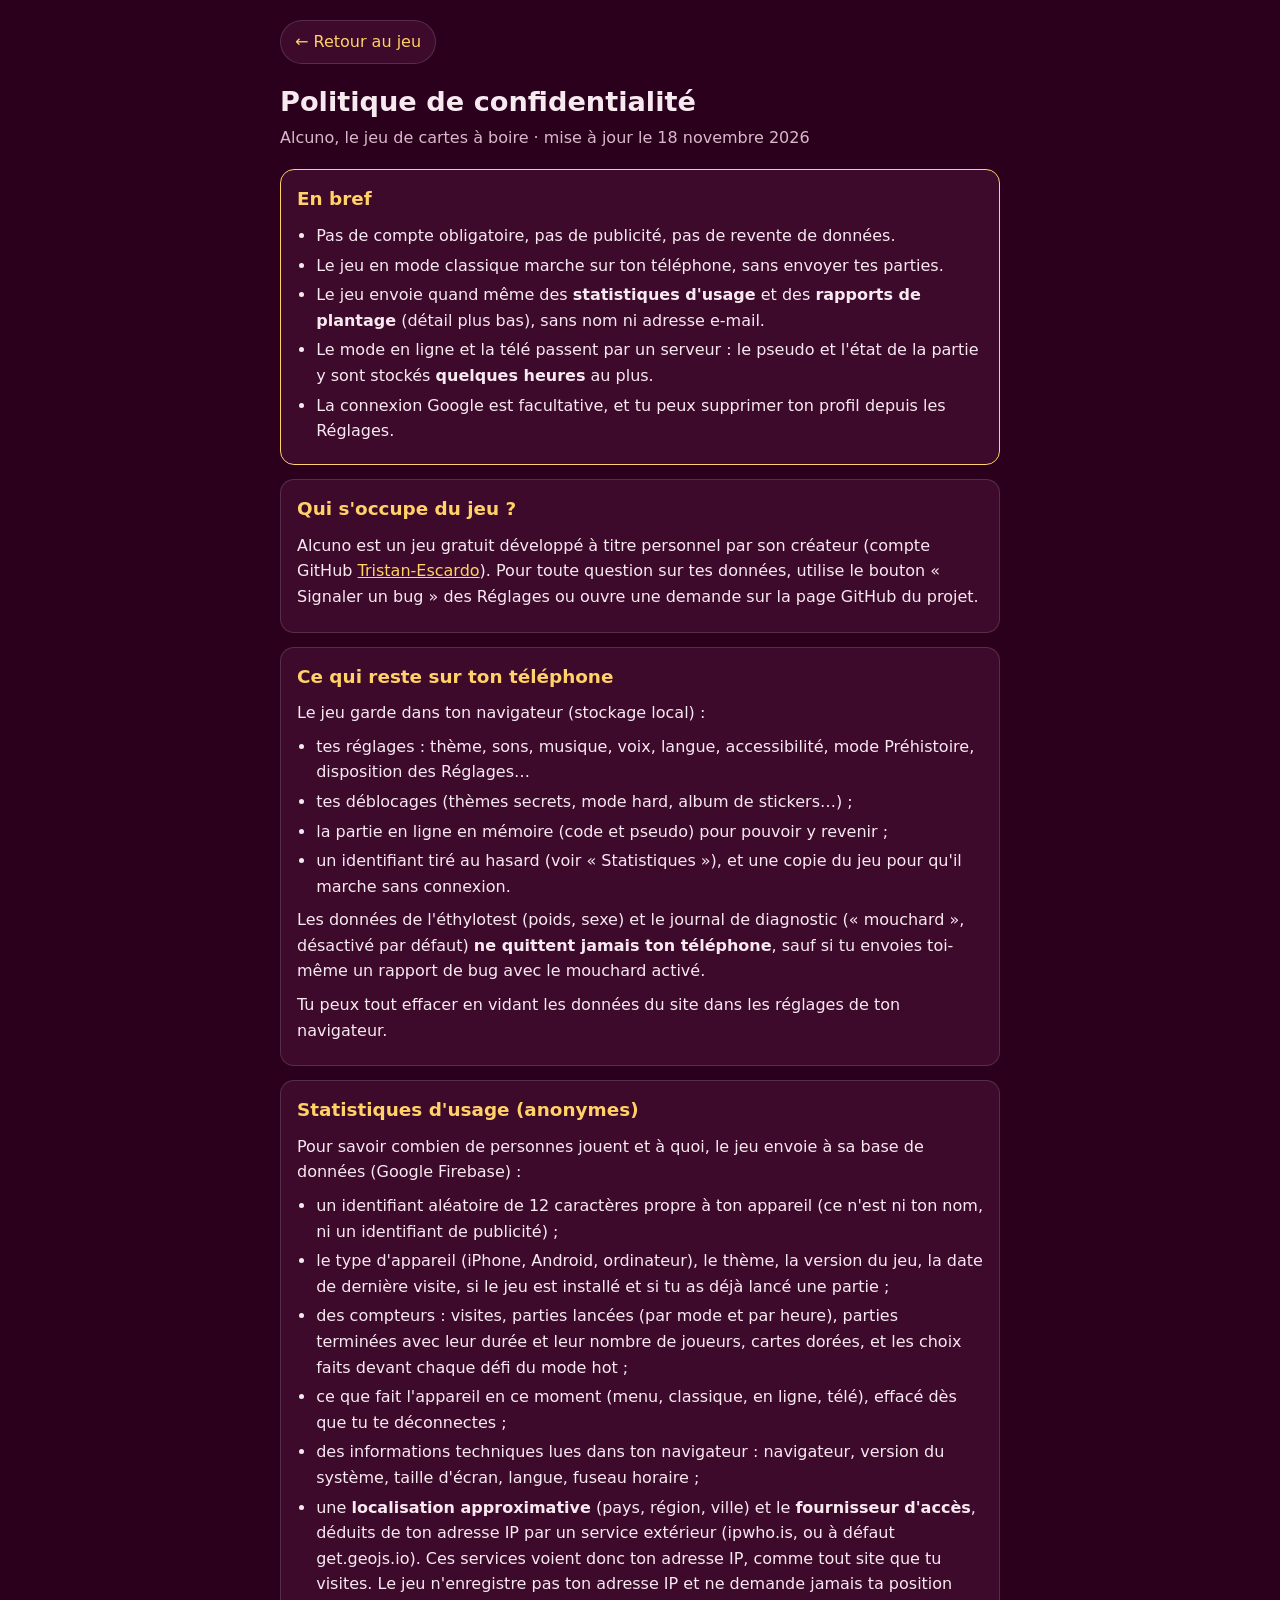
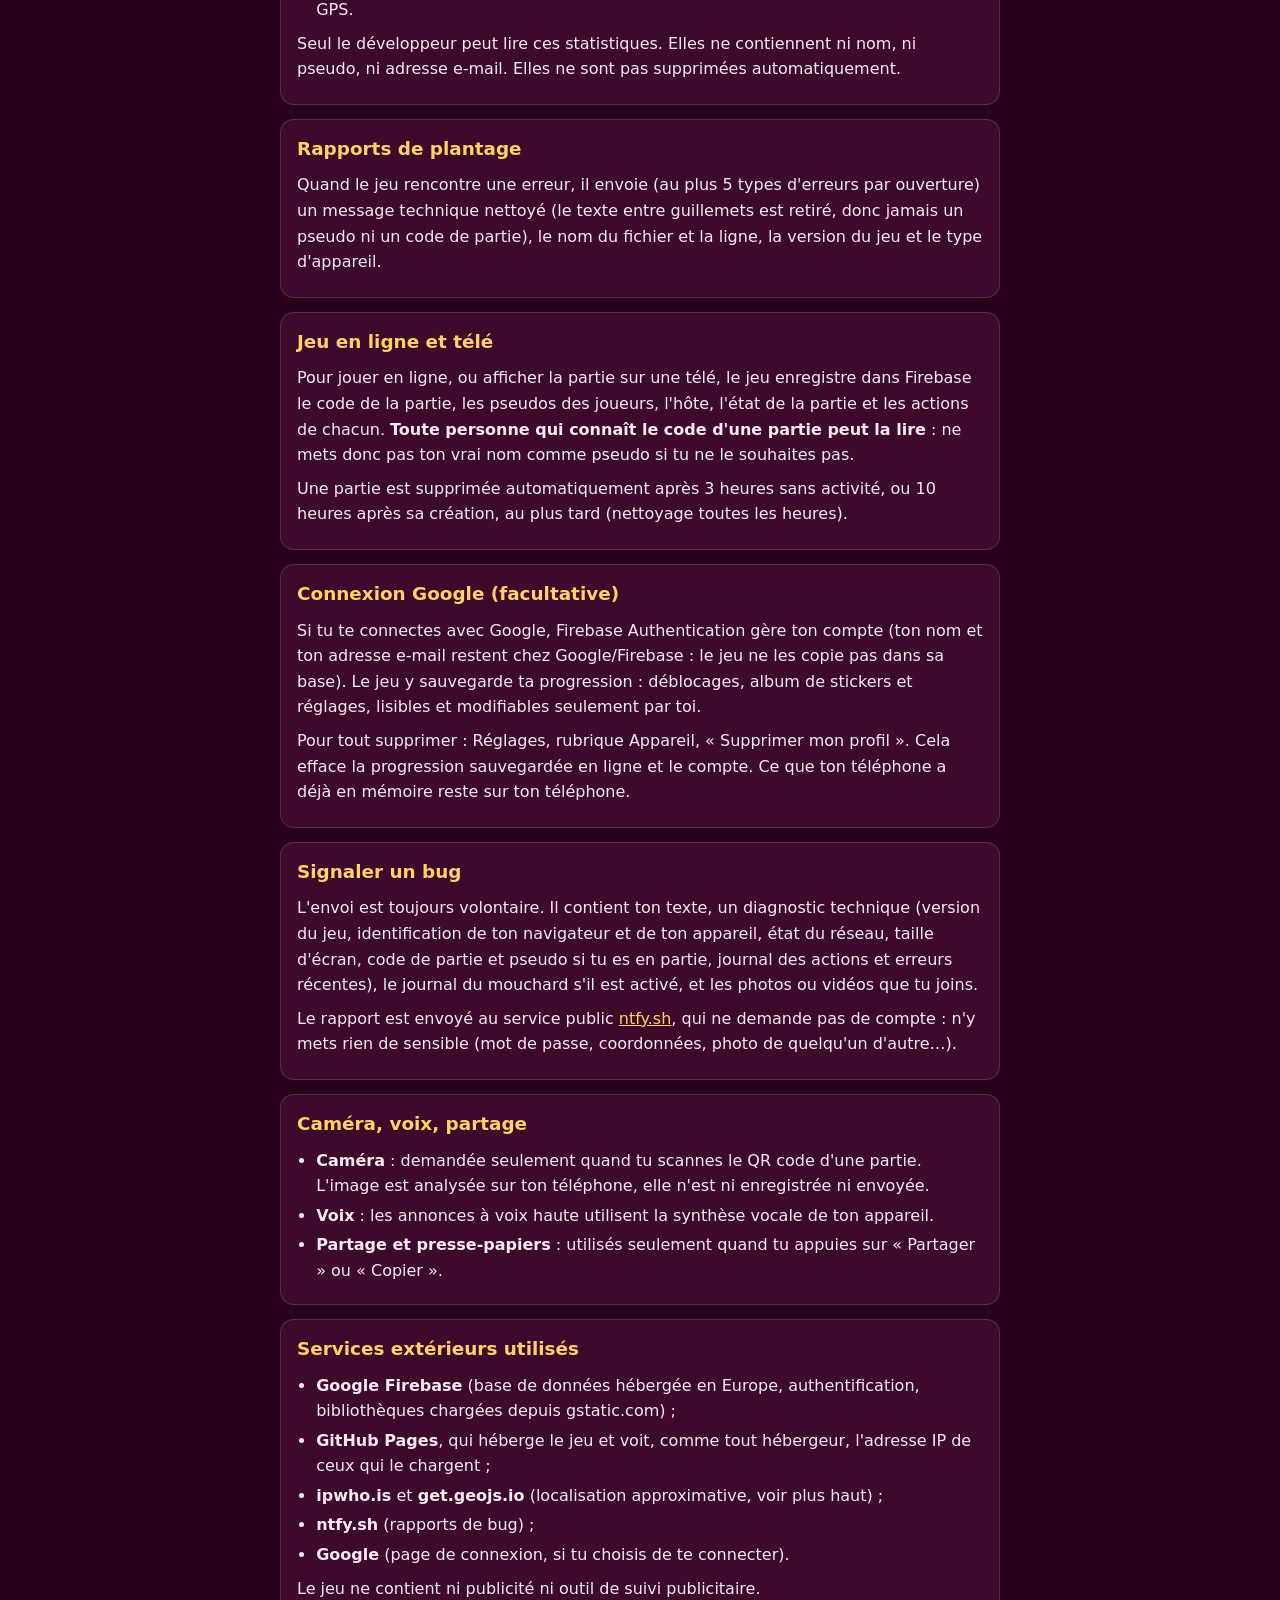
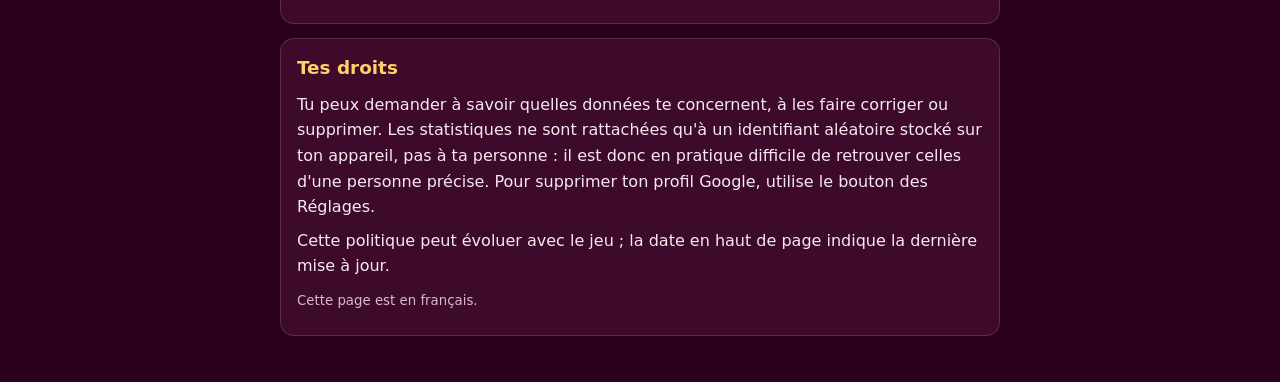
==== confidentialite.html @ c38f366d "Politique de confidentialité (confidentialite.html) et lien dans À propos Co-Authored-By: Claude Son" ====
<!DOCTYPE html>
<html lang="fr">
<head>
<meta charset="utf-8">
<meta name="viewport" content="width=device-width, initial-scale=1, viewport-fit=cover">
<meta name="theme-color" content="#2b001d">
<title>Alcuno – Politique de confidentialité</title>
<style>
  :root{ --fond:#2b001d; --carte:#3d0a2b; --texte:#f7e9f0; --discret:#d9b9c9; --accent:#ffd166; --trait:rgba(255,255,255,.14); }
  *{ box-sizing:border-box; }
  html{ background:var(--fond); }
  body{ margin:0; background:var(--fond); color:var(--texte); font:16px/1.6 system-ui,-apple-system,"Segoe UI",Roboto,sans-serif;
        padding:max(16px,env(safe-area-inset-top)) max(16px,env(safe-area-inset-right)) max(32px,env(safe-area-inset-bottom)) max(16px,env(safe-area-inset-left)); }
  main{ max-width:720px; margin:0 auto; }
  a{ color:var(--accent); }
  .retour{ display:inline-block; margin:4px 0 12px; padding:8px 14px; border:1px solid var(--trait); border-radius:999px; text-decoration:none; background:var(--carte); }
  h1{ font-size:1.7rem; line-height:1.2; margin:.4em 0 .2em; }
  h2{ font-size:1.15rem; margin:0 0 .5em; color:var(--accent); }
  .maj{ color:var(--discret); margin:0 0 1.2em; }
  section{ background:var(--carte); border:1px solid var(--trait); border-radius:14px; padding:14px 16px; margin:14px 0; }
  p{ margin:.5em 0; }
  ul{ margin:.4em 0; padding-left:1.2em; }
  li{ margin:.25em 0; }
  .resume{ border-color:var(--accent); }
  small{ color:var(--discret); }
</style>
</head>
<body>
<main>
  <a class="retour" href="./">← Retour au jeu</a>
  <h1>Politique de confidentialité</h1>
  <p class="maj">Alcuno, le jeu de cartes à boire · mise à jour le 18 novembre 2026</p>

  <section class="resume">
    <h2>En bref</h2>
    <ul>
      <li>Pas de compte obligatoire, pas de publicité, pas de revente de données.</li>
      <li>Le jeu en mode classique marche sur ton téléphone, sans envoyer tes parties.</li>
      <li>Le jeu envoie quand même des <strong>statistiques d'usage</strong> et des <strong>rapports de plantage</strong> (détail plus bas), sans nom ni adresse e-mail.</li>
      <li>Le mode en ligne et la télé passent par un serveur : le pseudo et l'état de la partie y sont stockés <strong>quelques heures</strong> au plus.</li>
      <li>La connexion Google est facultative, et tu peux supprimer ton profil depuis les Réglages.</li>
    </ul>
  </section>

  <section>
    <h2>Qui s'occupe du jeu ?</h2>
    <p>Alcuno est un jeu gratuit développé à titre personnel par son créateur (compte GitHub <a href="https://github.com/Tristan-Escardo/Alcuno">Tristan-Escardo</a>). Pour toute question sur tes données, utilise le bouton « Signaler un bug » des Réglages ou ouvre une demande sur la page GitHub du projet.</p>
  </section>

  <section>
    <h2>Ce qui reste sur ton téléphone</h2>
    <p>Le jeu garde dans ton navigateur (stockage local) :</p>
    <ul>
      <li>tes réglages : thème, sons, musique, voix, langue, accessibilité, mode Préhistoire, disposition des Réglages…</li>
      <li>tes déblocages (thèmes secrets, mode hard, album de stickers…) ;</li>
      <li>la partie en ligne en mémoire (code et pseudo) pour pouvoir y revenir ;</li>
      <li>un identifiant tiré au hasard (voir « Statistiques »), et une copie du jeu pour qu'il marche sans connexion.</li>
    </ul>
    <p>Les données de l'éthylotest (poids, sexe) et le journal de diagnostic (« mouchard », désactivé par défaut) <strong>ne quittent jamais ton téléphone</strong>, sauf si tu envoies toi-même un rapport de bug avec le mouchard activé.</p>
    <p>Tu peux tout effacer en vidant les données du site dans les réglages de ton navigateur.</p>
  </section>

  <section>
    <h2>Statistiques d'usage (anonymes)</h2>
    <p>Pour savoir combien de personnes jouent et à quoi, le jeu envoie à sa base de données (Google Firebase) :</p>
    <ul>
      <li>un identifiant aléatoire de 12 caractères propre à ton appareil (ce n'est ni ton nom, ni un identifiant de publicité) ;</li>
      <li>le type d'appareil (iPhone, Android, ordinateur), le thème, la version du jeu, la date de dernière visite, si le jeu est installé et si tu as déjà lancé une partie ;</li>
      <li>des compteurs : visites, parties lancées (par mode et par heure), parties terminées avec leur durée et leur nombre de joueurs, cartes dorées, et les choix faits devant chaque défi du mode hot ;</li>
      <li>ce que fait l'appareil en ce moment (menu, classique, en ligne, télé), effacé dès que tu te déconnectes ;</li>
      <li>des informations techniques lues dans ton navigateur : navigateur, version du système, taille d'écran, langue, fuseau horaire ;</li>
      <li>une <strong>localisation approximative</strong> (pays, région, ville) et le <strong>fournisseur d'accès</strong>, déduits de ton adresse IP par un service extérieur (ipwho.is, ou à défaut get.geojs.io). Ces services voient donc ton adresse IP, comme tout site que tu visites. Le jeu n'enregistre pas ton adresse IP et ne demande jamais ta position GPS.</li>
    </ul>
    <p>Seul le développeur peut lire ces statistiques. Elles ne contiennent ni nom, ni pseudo, ni adresse e-mail. Elles ne sont pas supprimées automatiquement.</p>
  </section>

  <section>
    <h2>Rapports de plantage</h2>
    <p>Quand le jeu rencontre une erreur, il envoie (au plus 5 types d'erreurs par ouverture) un message technique nettoyé (le texte entre guillemets est retiré, donc jamais un pseudo ni un code de partie), le nom du fichier et la ligne, la version du jeu et le type d'appareil.</p>
  </section>

  <section>
    <h2>Jeu en ligne et télé</h2>
    <p>Pour jouer en ligne, ou afficher la partie sur une télé, le jeu enregistre dans Firebase le code de la partie, les pseudos des joueurs, l'hôte, l'état de la partie et les actions de chacun. <strong>Toute personne qui connaît le code d'une partie peut la lire</strong> : ne mets donc pas ton vrai nom comme pseudo si tu ne le souhaites pas.</p>
    <p>Une partie est supprimée automatiquement après 3 heures sans activité, ou 10 heures après sa création, au plus tard (nettoyage toutes les heures).</p>
  </section>

  <section>
    <h2>Connexion Google (facultative)</h2>
    <p>Si tu te connectes avec Google, Firebase Authentication gère ton compte (ton nom et ton adresse e-mail restent chez Google/Firebase : le jeu ne les copie pas dans sa base). Le jeu y sauvegarde ta progression : déblocages, album de stickers et réglages, lisibles et modifiables seulement par toi.</p>
    <p>Pour tout supprimer : Réglages, rubrique Appareil, « Supprimer mon profil ». Cela efface la progression sauvegardée en ligne et le compte. Ce que ton téléphone a déjà en mémoire reste sur ton téléphone.</p>
  </section>

  <section>
    <h2>Signaler un bug</h2>
    <p>L'envoi est toujours volontaire. Il contient ton texte, un diagnostic technique (version du jeu, identification de ton navigateur et de ton appareil, état du réseau, taille d'écran, code de partie et pseudo si tu es en partie, journal des actions et erreurs récentes), le journal du mouchard s'il est activé, et les photos ou vidéos que tu joins.</p>
    <p>Le rapport est envoyé au service public <a href="https://ntfy.sh">ntfy.sh</a>, qui ne demande pas de compte : n'y mets rien de sensible (mot de passe, coordonnées, photo de quelqu'un d'autre…).</p>
  </section>

  <section>
    <h2>Caméra, voix, partage</h2>
    <ul>
      <li><strong>Caméra</strong> : demandée seulement quand tu scannes le QR code d'une partie. L'image est analysée sur ton téléphone, elle n'est ni enregistrée ni envoyée.</li>
      <li><strong>Voix</strong> : les annonces à voix haute utilisent la synthèse vocale de ton appareil.</li>
      <li><strong>Partage et presse-papiers</strong> : utilisés seulement quand tu appuies sur « Partager » ou « Copier ».</li>
    </ul>
  </section>

  <section>
    <h2>Services extérieurs utilisés</h2>
    <ul>
      <li><strong>Google Firebase</strong> (base de données hébergée en Europe, authentification, bibliothèques chargées depuis gstatic.com) ;</li>
      <li><strong>GitHub Pages</strong>, qui héberge le jeu et voit, comme tout hébergeur, l'adresse IP de ceux qui le chargent ;</li>
      <li><strong>ipwho.is</strong> et <strong>get.geojs.io</strong> (localisation approximative, voir plus haut) ;</li>
      <li><strong>ntfy.sh</strong> (rapports de bug) ;</li>
      <li><strong>Google</strong> (page de connexion, si tu choisis de te connecter).</li>
    </ul>
    <p>Le jeu ne contient ni publicité ni outil de suivi publicitaire.</p>
  </section>

  <section>
    <h2>Tes droits</h2>
    <p>Tu peux demander à savoir quelles données te concernent, à les faire corriger ou supprimer. Les statistiques ne sont rattachées qu'à un identifiant aléatoire stocké sur ton appareil, pas à ta personne : il est donc en pratique difficile de retrouver celles d'une personne précise. Pour supprimer ton profil Google, utilise le bouton des Réglages.</p>
    <p>Cette politique peut évoluer avec le jeu ; la date en haut de page indique la dernière mise à jour.</p>
    <p><small>Cette page est en français.</small></p>
  </section>
</main>
</body>
</html>
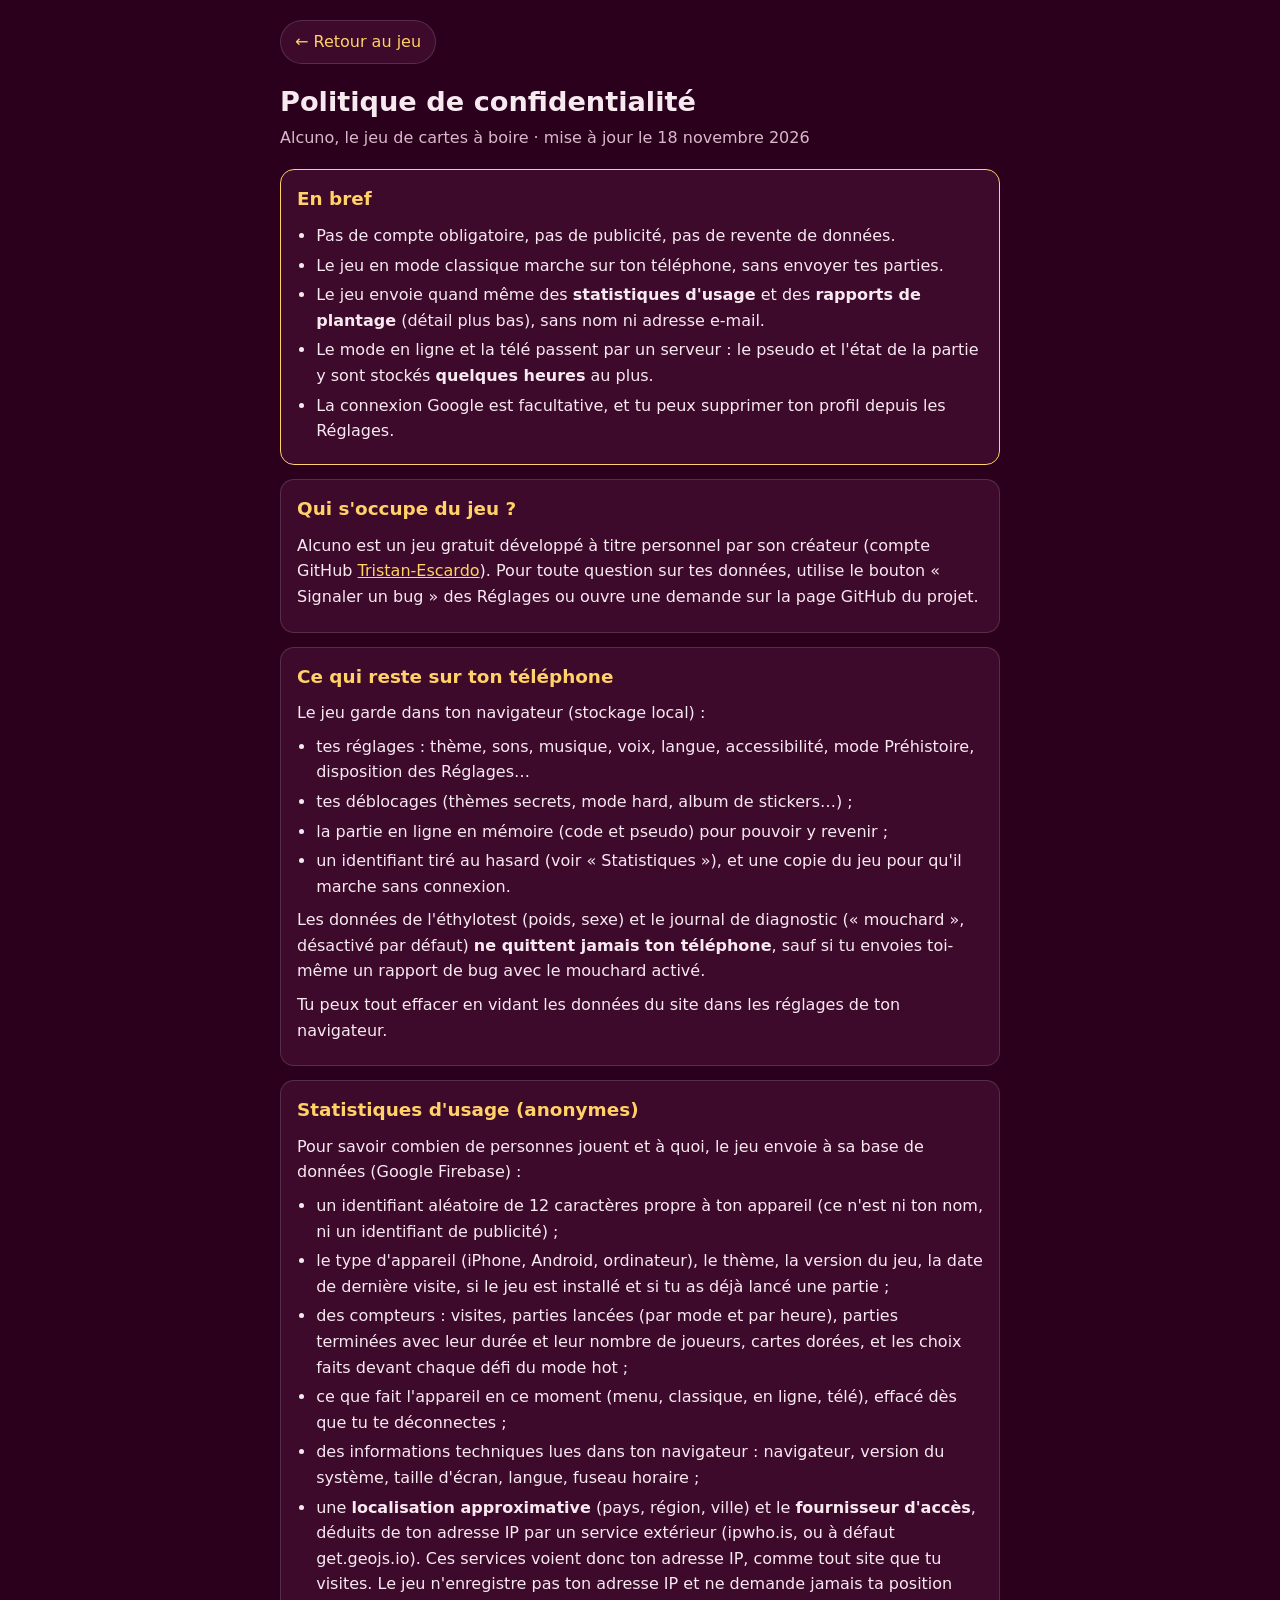
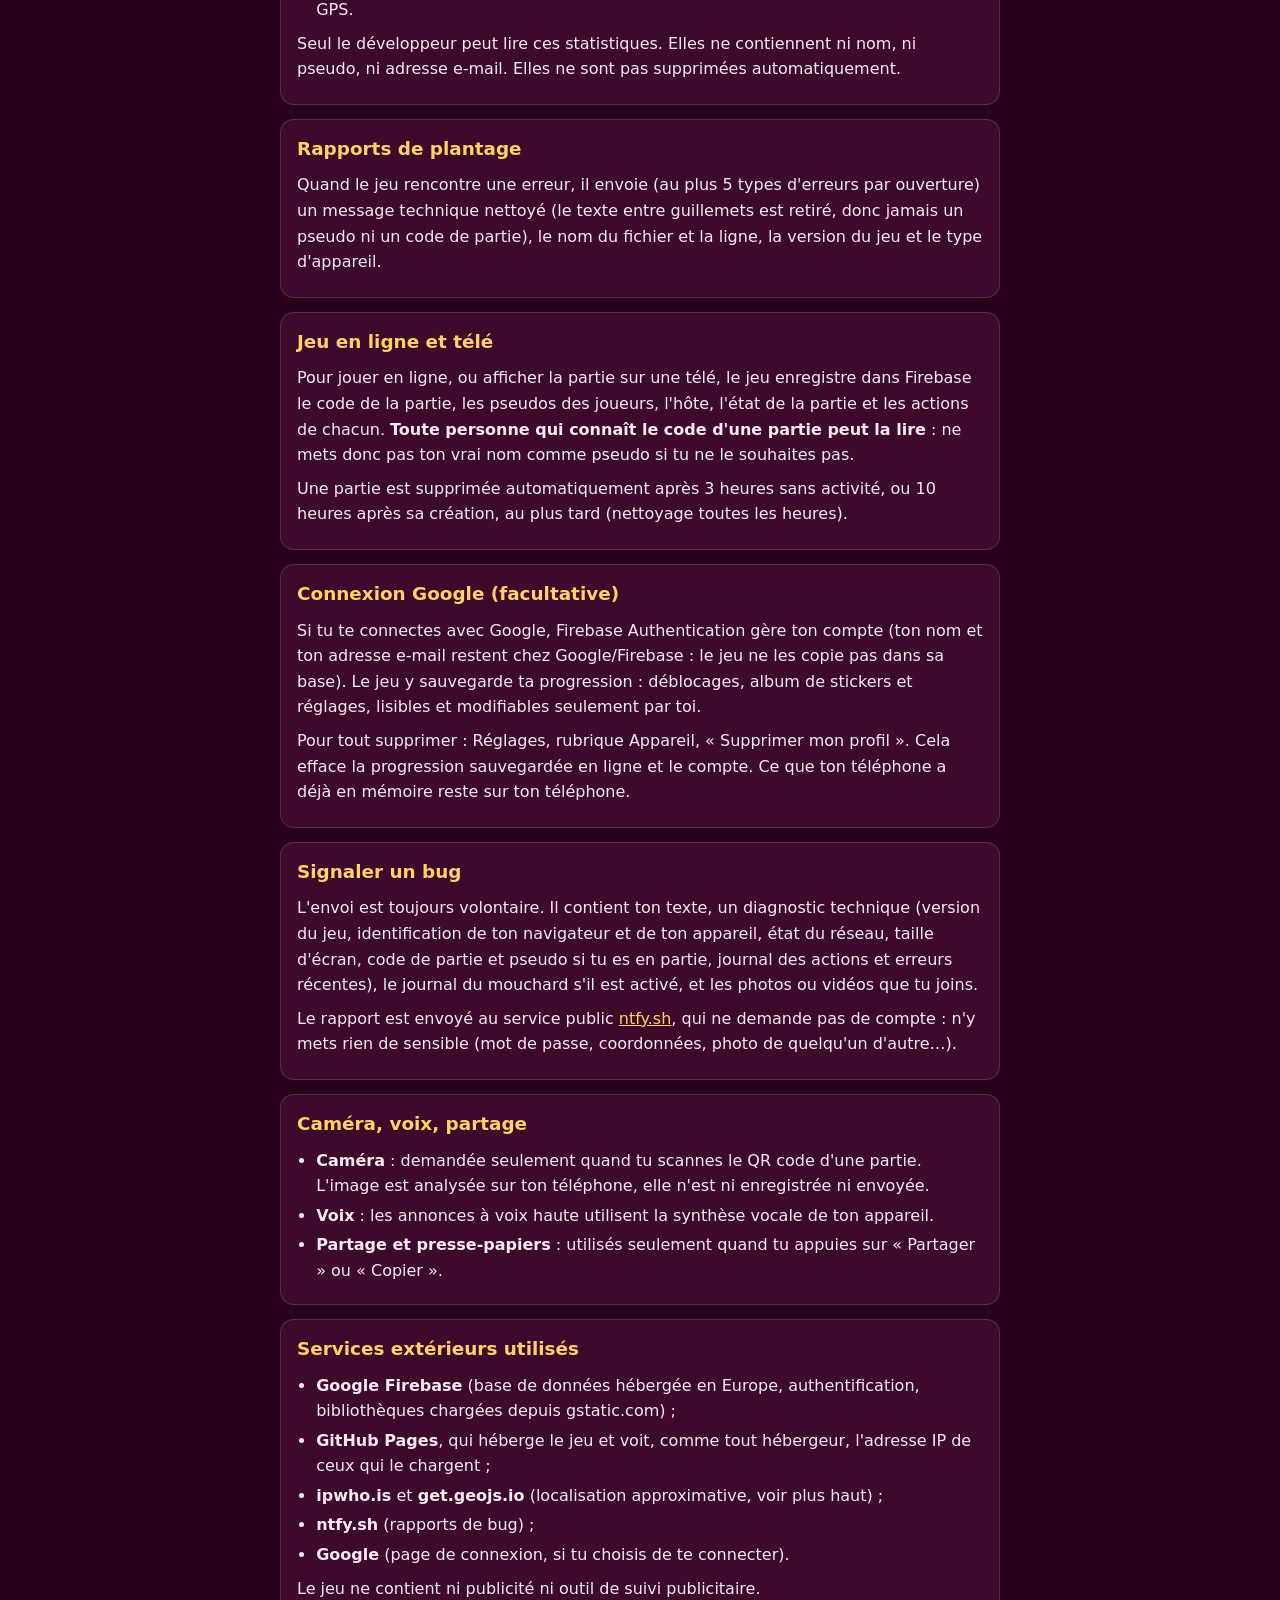
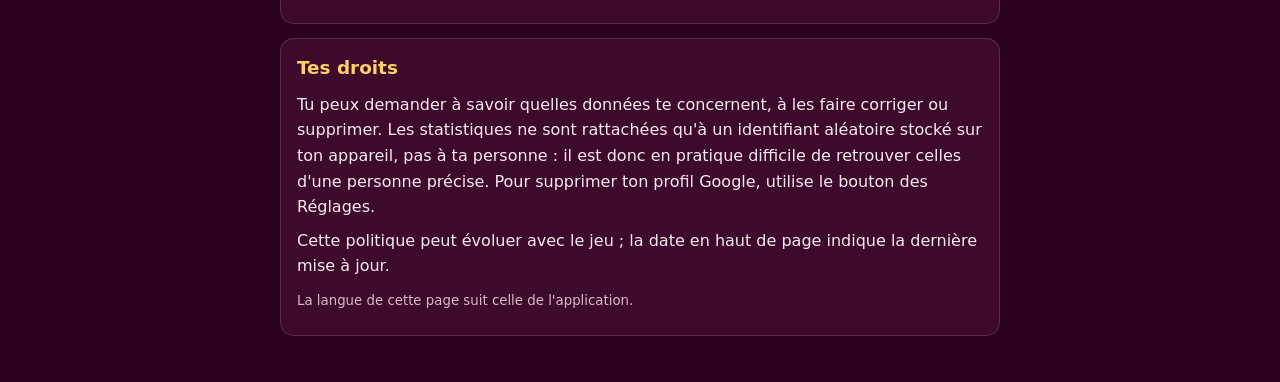
==== commit f7266706: "Ajoute la langue espagnole Co-authored-by: Copilot <223556219+Copilot@users.noreply.github.com>" ====
--- a/confidentialite.html
+++ b/confidentialite.html
@@ -122,8 +122,25 @@
     <h2>Tes droits</h2>
     <p>Tu peux demander à savoir quelles données te concernent, à les faire corriger ou supprimer. Les statistiques ne sont rattachées qu'à un identifiant aléatoire stocké sur ton appareil, pas à ta personne : il est donc en pratique difficile de retrouver celles d'une personne précise. Pour supprimer ton profil Google, utilise le bouton des Réglages.</p>
     <p>Cette politique peut évoluer avec le jeu ; la date en haut de page indique la dernière mise à jour.</p>
-    <p><small>Cette page est en français.</small></p>
+    <p><small>La langue de cette page suit celle de l'application.</small></p>
   </section>
 </main>
+<script>
+(function(){
+  let langue;
+  try { langue = localStorage.getItem("alcuno_langue"); } catch (e) { return; }
+  if(langue !== "en" && langue !== "es") return;
+  const charger = (fichier, termine) => {
+    const script = document.createElement("script");
+    script.src = "js/" + fichier + ".js";
+    script.onload = termine;
+    script.onerror = () => console.error("Impossible de charger le dictionnaire " + fichier);
+    document.head.appendChild(script);
+  };
+  charger(langue, () => charger("langue", () => {
+    document.title = "Alcuno – " + tr("Politique de confidentialité");
+  }));
+})();
+</script>
 </body>
 </html>
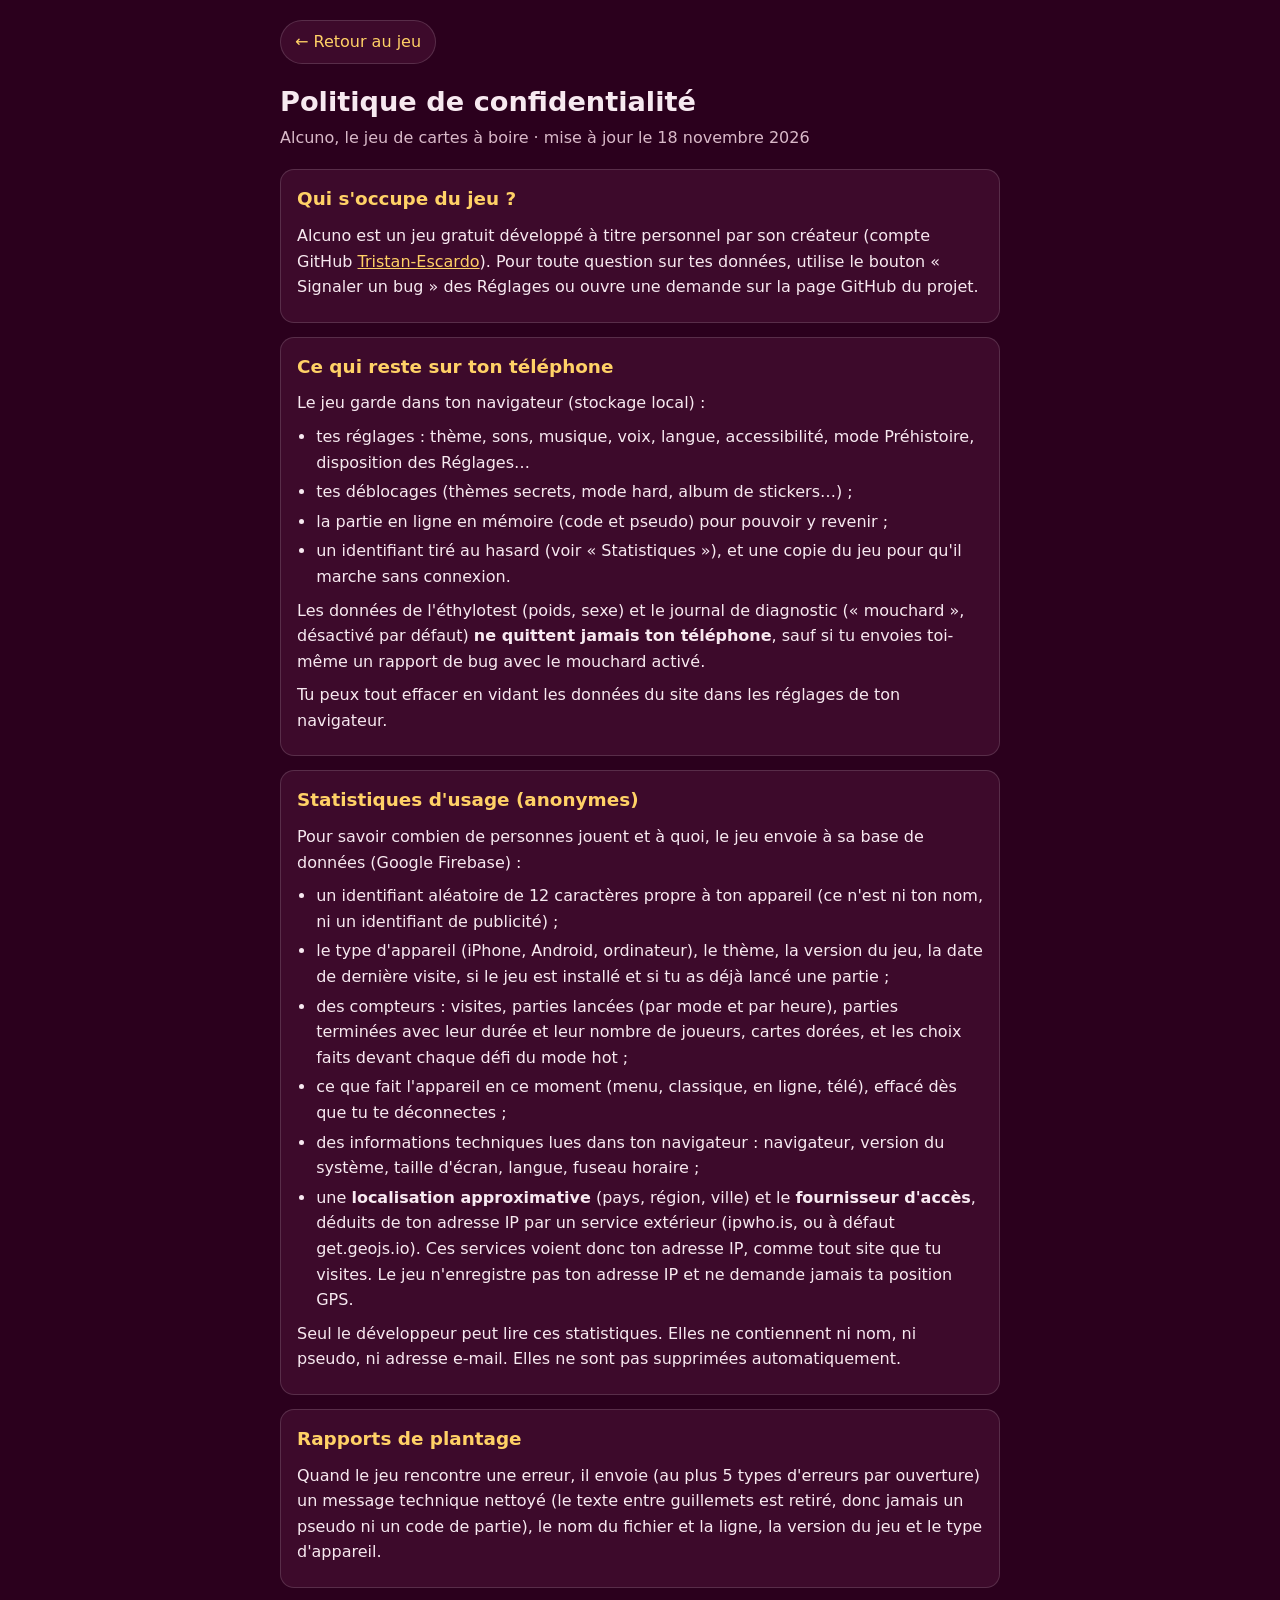
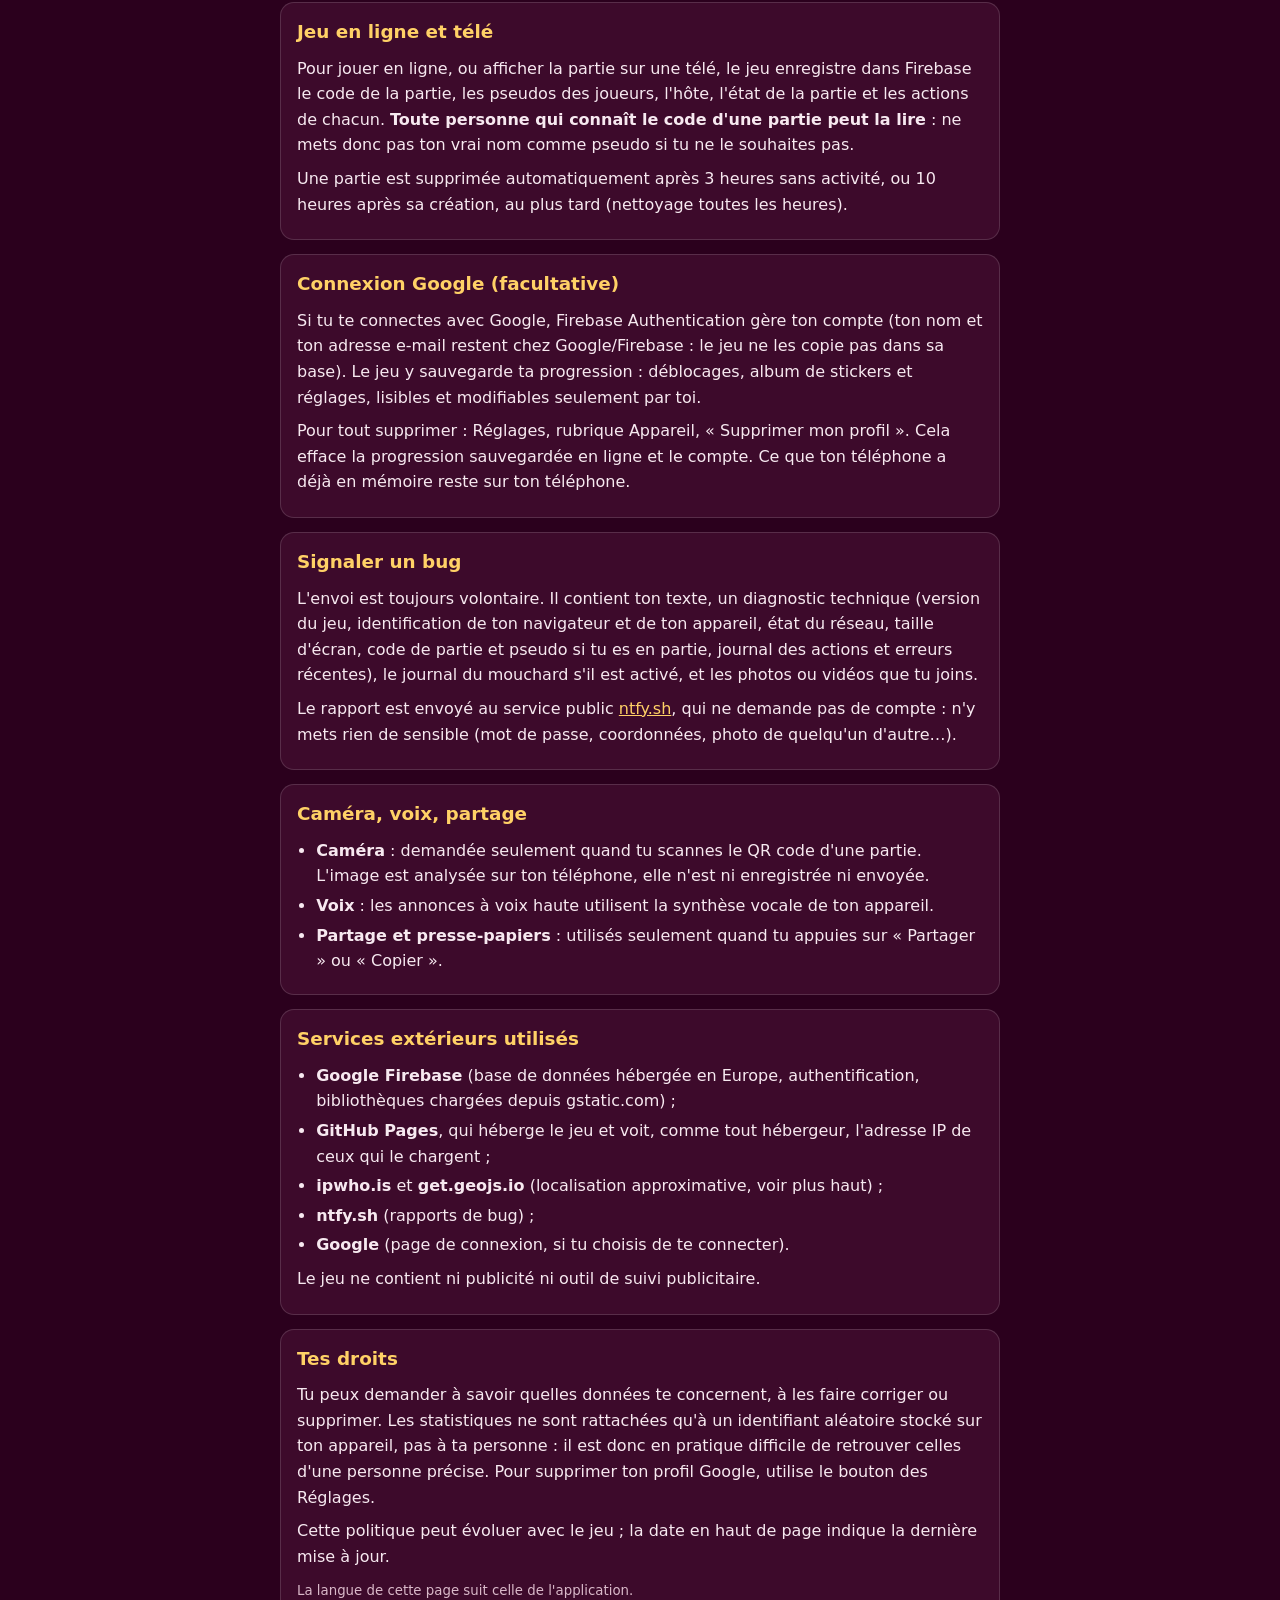
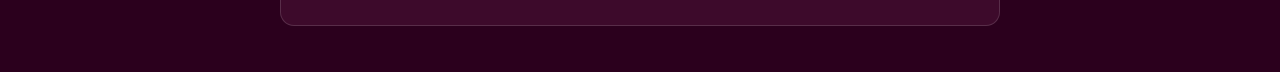
==== commit c9d33b26: "Retire le résumé de confidentialité Co-authored-by: Copilot <223556219+Copilot@users.noreply.github." ====
--- a/confidentialite.html
+++ b/confidentialite.html
@@ -21,7 +21,6 @@
   p{ margin:.5em 0; }
   ul{ margin:.4em 0; padding-left:1.2em; }
   li{ margin:.25em 0; }
-  .resume{ border-color:var(--accent); }
   small{ color:var(--discret); }
 </style>
 </head>
@@ -30,17 +29,6 @@
   <a class="retour" href="./">← Retour au jeu</a>
   <h1>Politique de confidentialité</h1>
   <p class="maj">Alcuno, le jeu de cartes à boire · mise à jour le 18 novembre 2026</p>
-
-  <section class="resume">
-    <h2>En bref</h2>
-    <ul>
-      <li>Pas de compte obligatoire, pas de publicité, pas de revente de données.</li>
-      <li>Le jeu en mode classique marche sur ton téléphone, sans envoyer tes parties.</li>
-      <li>Le jeu envoie quand même des <strong>statistiques d'usage</strong> et des <strong>rapports de plantage</strong> (détail plus bas), sans nom ni adresse e-mail.</li>
-      <li>Le mode en ligne et la télé passent par un serveur : le pseudo et l'état de la partie y sont stockés <strong>quelques heures</strong> au plus.</li>
-      <li>La connexion Google est facultative, et tu peux supprimer ton profil depuis les Réglages.</li>
-    </ul>
-  </section>
 
   <section>
     <h2>Qui s'occupe du jeu ?</h2>
@@ -129,7 +117,7 @@
 (function(){
   let langue;
   try { langue = localStorage.getItem("alcuno_langue"); } catch (e) { return; }
-  if(langue !== "en" && langue !== "es") return;
+  if(langue !== "en" && langue !== "es" && langue !== "it") return;
   const charger = (fichier, termine) => {
     const script = document.createElement("script");
     script.src = "js/" + fichier + ".js";
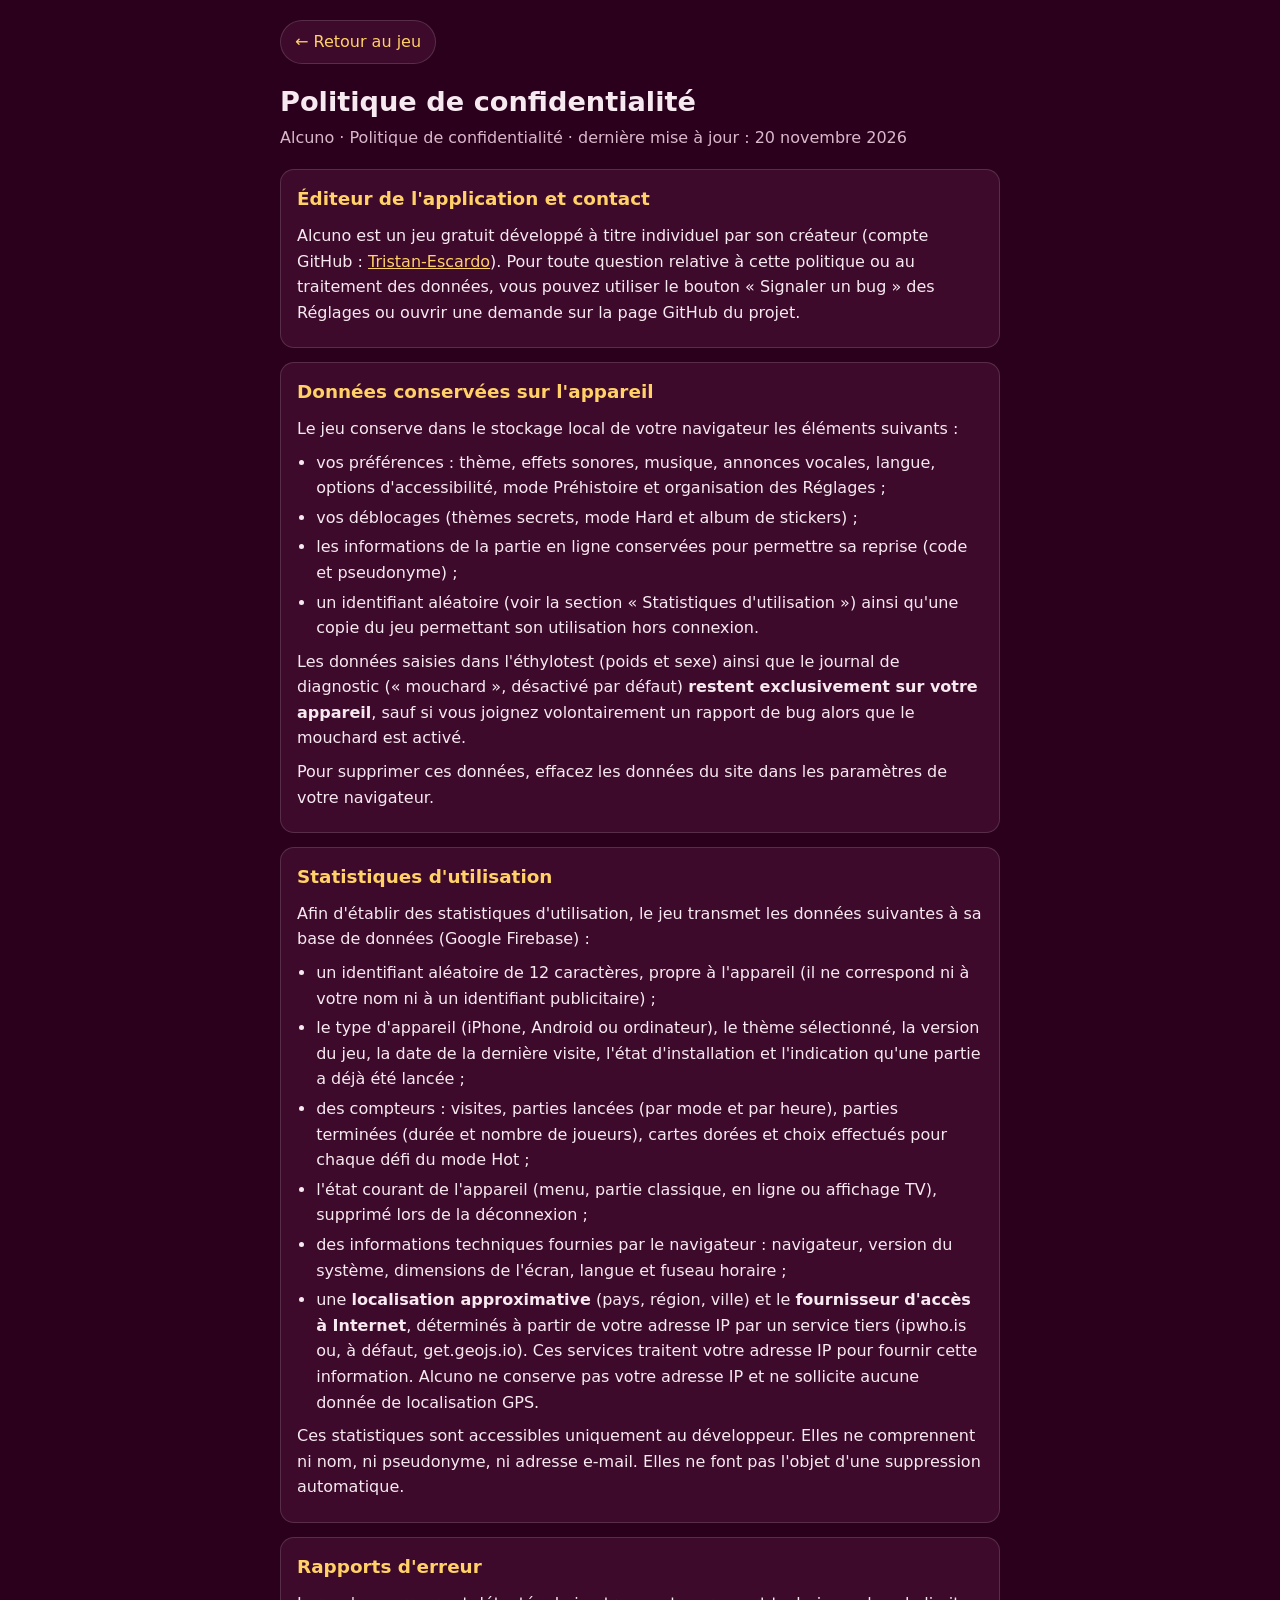
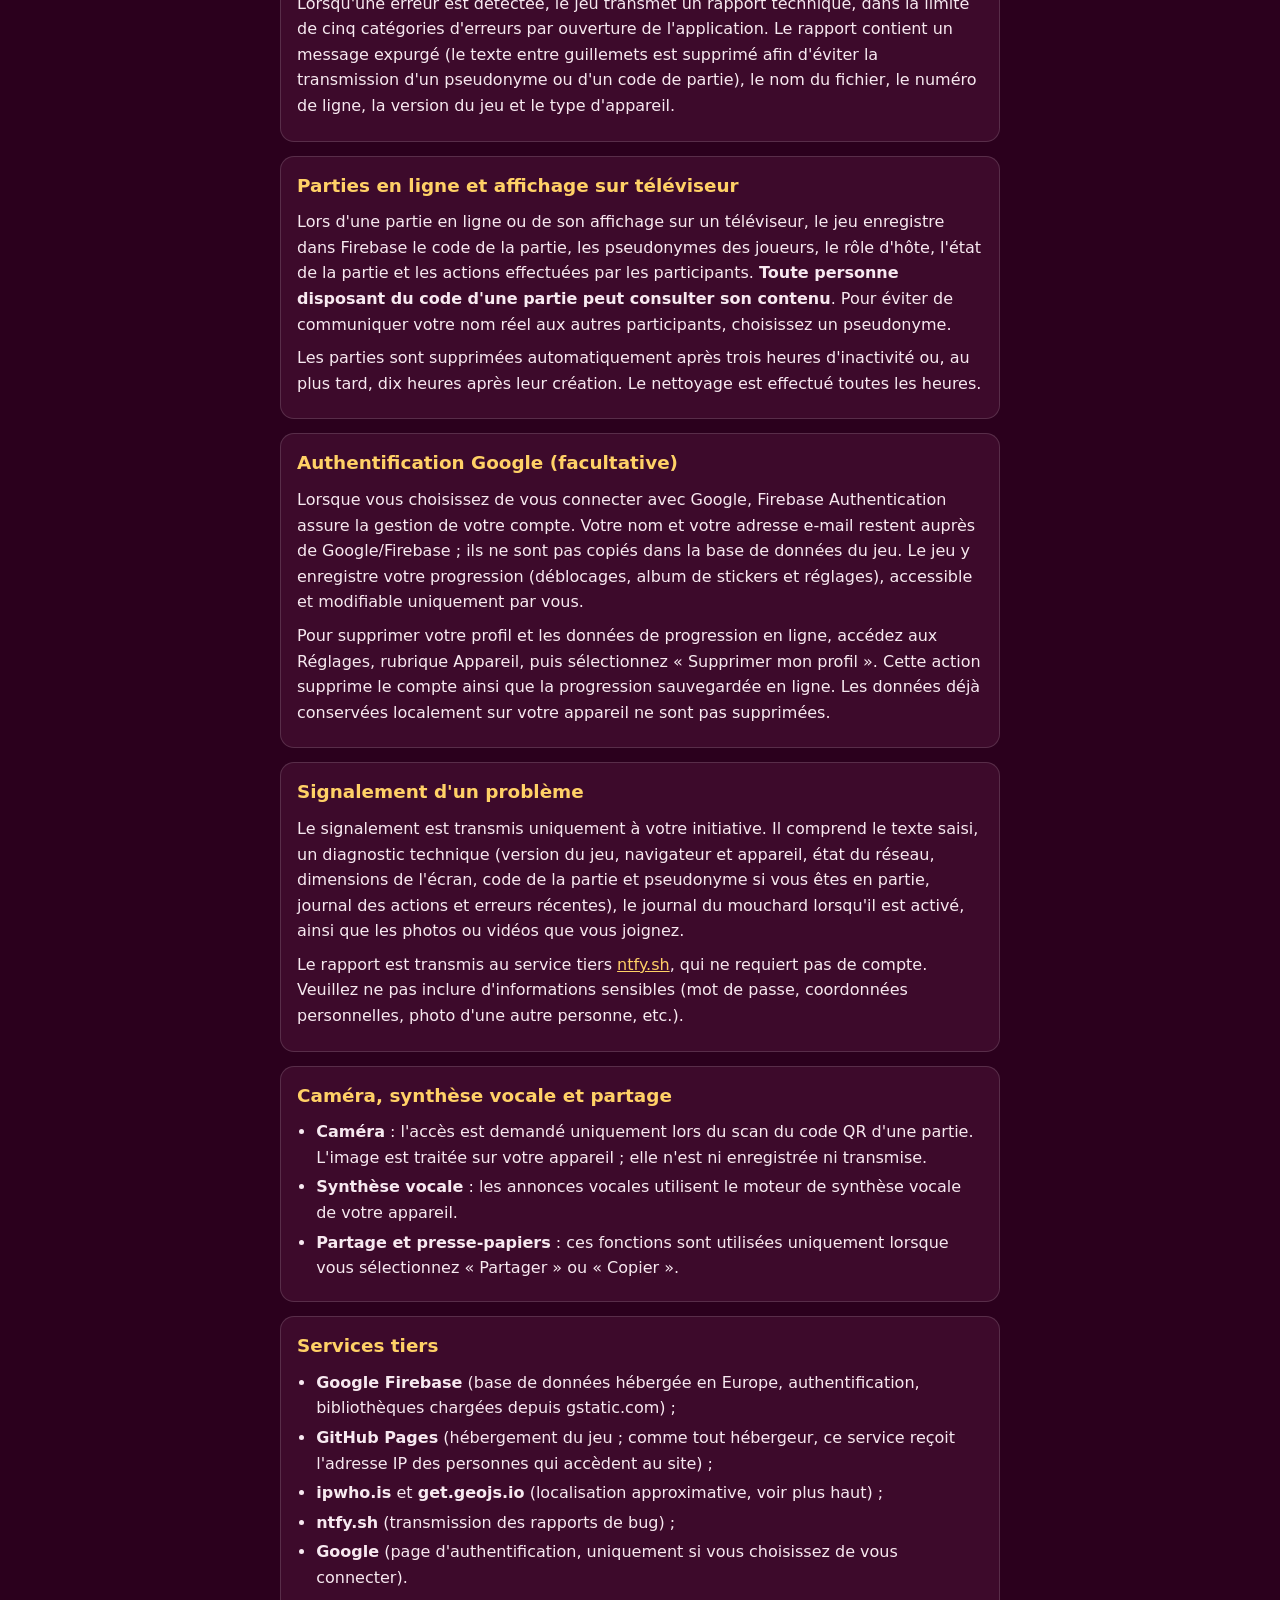
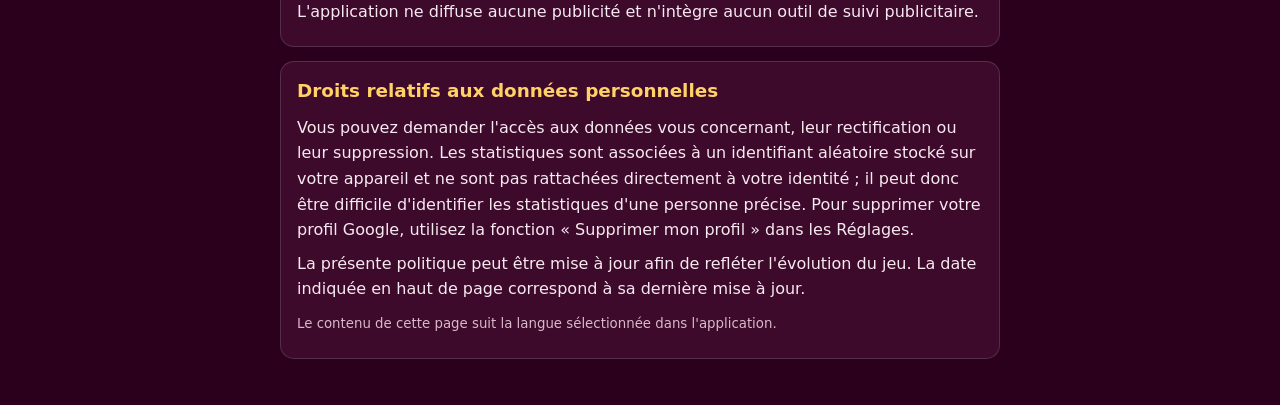
==== commit 71af14cb: "Professionnalise la politique de confidentialité Co-authored-by: Copilot <223556219+Copilot@users.no" ====
--- a/confidentialite.html
+++ b/confidentialite.html
@@ -28,89 +28,89 @@
 <main>
   <a class="retour" href="./">← Retour au jeu</a>
   <h1>Politique de confidentialité</h1>
-  <p class="maj">Alcuno, le jeu de cartes à boire · mise à jour le 18 novembre 2026</p>
+  <p class="maj">Alcuno · Politique de confidentialité · dernière mise à jour : 20 novembre 2026</p>
 
   <section>
-    <h2>Qui s'occupe du jeu ?</h2>
-    <p>Alcuno est un jeu gratuit développé à titre personnel par son créateur (compte GitHub <a href="https://github.com/Tristan-Escardo/Alcuno">Tristan-Escardo</a>). Pour toute question sur tes données, utilise le bouton « Signaler un bug » des Réglages ou ouvre une demande sur la page GitHub du projet.</p>
+    <h2>Éditeur de l'application et contact</h2>
+    <p>Alcuno est un jeu gratuit développé à titre individuel par son créateur (compte GitHub : <a href="https://github.com/Tristan-Escardo/Alcuno">Tristan-Escardo</a>). Pour toute question relative à cette politique ou au traitement des données, vous pouvez utiliser le bouton « Signaler un bug » des Réglages ou ouvrir une demande sur la page GitHub du projet.</p>
   </section>
 
   <section>
-    <h2>Ce qui reste sur ton téléphone</h2>
-    <p>Le jeu garde dans ton navigateur (stockage local) :</p>
+    <h2>Données conservées sur l'appareil</h2>
+    <p>Le jeu conserve dans le stockage local de votre navigateur les éléments suivants :</p>
     <ul>
-      <li>tes réglages : thème, sons, musique, voix, langue, accessibilité, mode Préhistoire, disposition des Réglages…</li>
-      <li>tes déblocages (thèmes secrets, mode hard, album de stickers…) ;</li>
-      <li>la partie en ligne en mémoire (code et pseudo) pour pouvoir y revenir ;</li>
-      <li>un identifiant tiré au hasard (voir « Statistiques »), et une copie du jeu pour qu'il marche sans connexion.</li>
+      <li>vos préférences : thème, effets sonores, musique, annonces vocales, langue, options d'accessibilité, mode Préhistoire et organisation des Réglages ;</li>
+      <li>vos déblocages (thèmes secrets, mode Hard et album de stickers) ;</li>
+      <li>les informations de la partie en ligne conservées pour permettre sa reprise (code et pseudonyme) ;</li>
+      <li>un identifiant aléatoire (voir la section « Statistiques d'utilisation ») ainsi qu'une copie du jeu permettant son utilisation hors connexion.</li>
     </ul>
-    <p>Les données de l'éthylotest (poids, sexe) et le journal de diagnostic (« mouchard », désactivé par défaut) <strong>ne quittent jamais ton téléphone</strong>, sauf si tu envoies toi-même un rapport de bug avec le mouchard activé.</p>
-    <p>Tu peux tout effacer en vidant les données du site dans les réglages de ton navigateur.</p>
+    <p>Les données saisies dans l'éthylotest (poids et sexe) ainsi que le journal de diagnostic (« mouchard », désactivé par défaut) <strong>restent exclusivement sur votre appareil</strong>, sauf si vous joignez volontairement un rapport de bug alors que le mouchard est activé.</p>
+    <p>Pour supprimer ces données, effacez les données du site dans les paramètres de votre navigateur.</p>
   </section>
 
   <section>
-    <h2>Statistiques d'usage (anonymes)</h2>
-    <p>Pour savoir combien de personnes jouent et à quoi, le jeu envoie à sa base de données (Google Firebase) :</p>
+    <h2>Statistiques d'utilisation</h2>
+    <p>Afin d'établir des statistiques d'utilisation, le jeu transmet les données suivantes à sa base de données (Google Firebase) :</p>
     <ul>
-      <li>un identifiant aléatoire de 12 caractères propre à ton appareil (ce n'est ni ton nom, ni un identifiant de publicité) ;</li>
-      <li>le type d'appareil (iPhone, Android, ordinateur), le thème, la version du jeu, la date de dernière visite, si le jeu est installé et si tu as déjà lancé une partie ;</li>
-      <li>des compteurs : visites, parties lancées (par mode et par heure), parties terminées avec leur durée et leur nombre de joueurs, cartes dorées, et les choix faits devant chaque défi du mode hot ;</li>
-      <li>ce que fait l'appareil en ce moment (menu, classique, en ligne, télé), effacé dès que tu te déconnectes ;</li>
-      <li>des informations techniques lues dans ton navigateur : navigateur, version du système, taille d'écran, langue, fuseau horaire ;</li>
-      <li>une <strong>localisation approximative</strong> (pays, région, ville) et le <strong>fournisseur d'accès</strong>, déduits de ton adresse IP par un service extérieur (ipwho.is, ou à défaut get.geojs.io). Ces services voient donc ton adresse IP, comme tout site que tu visites. Le jeu n'enregistre pas ton adresse IP et ne demande jamais ta position GPS.</li>
+      <li>un identifiant aléatoire de 12 caractères, propre à l'appareil (il ne correspond ni à votre nom ni à un identifiant publicitaire) ;</li>
+      <li>le type d'appareil (iPhone, Android ou ordinateur), le thème sélectionné, la version du jeu, la date de la dernière visite, l'état d'installation et l'indication qu'une partie a déjà été lancée ;</li>
+      <li>des compteurs : visites, parties lancées (par mode et par heure), parties terminées (durée et nombre de joueurs), cartes dorées et choix effectués pour chaque défi du mode Hot ;</li>
+      <li>l'état courant de l'appareil (menu, partie classique, en ligne ou affichage TV), supprimé lors de la déconnexion ;</li>
+      <li>des informations techniques fournies par le navigateur : navigateur, version du système, dimensions de l'écran, langue et fuseau horaire ;</li>
+      <li>une <strong>localisation approximative</strong> (pays, région, ville) et le <strong>fournisseur d'accès à Internet</strong>, déterminés à partir de votre adresse IP par un service tiers (ipwho.is ou, à défaut, get.geojs.io). Ces services traitent votre adresse IP pour fournir cette information. Alcuno ne conserve pas votre adresse IP et ne sollicite aucune donnée de localisation GPS.</li>
     </ul>
-    <p>Seul le développeur peut lire ces statistiques. Elles ne contiennent ni nom, ni pseudo, ni adresse e-mail. Elles ne sont pas supprimées automatiquement.</p>
+    <p>Ces statistiques sont accessibles uniquement au développeur. Elles ne comprennent ni nom, ni pseudonyme, ni adresse e-mail. Elles ne font pas l'objet d'une suppression automatique.</p>
   </section>
 
   <section>
-    <h2>Rapports de plantage</h2>
-    <p>Quand le jeu rencontre une erreur, il envoie (au plus 5 types d'erreurs par ouverture) un message technique nettoyé (le texte entre guillemets est retiré, donc jamais un pseudo ni un code de partie), le nom du fichier et la ligne, la version du jeu et le type d'appareil.</p>
+    <h2>Rapports d'erreur</h2>
+    <p>Lorsqu'une erreur est détectée, le jeu transmet un rapport technique, dans la limite de cinq catégories d'erreurs par ouverture de l'application. Le rapport contient un message expurgé (le texte entre guillemets est supprimé afin d'éviter la transmission d'un pseudonyme ou d'un code de partie), le nom du fichier, le numéro de ligne, la version du jeu et le type d'appareil.</p>
   </section>
 
   <section>
-    <h2>Jeu en ligne et télé</h2>
-    <p>Pour jouer en ligne, ou afficher la partie sur une télé, le jeu enregistre dans Firebase le code de la partie, les pseudos des joueurs, l'hôte, l'état de la partie et les actions de chacun. <strong>Toute personne qui connaît le code d'une partie peut la lire</strong> : ne mets donc pas ton vrai nom comme pseudo si tu ne le souhaites pas.</p>
-    <p>Une partie est supprimée automatiquement après 3 heures sans activité, ou 10 heures après sa création, au plus tard (nettoyage toutes les heures).</p>
+    <h2>Parties en ligne et affichage sur téléviseur</h2>
+    <p>Lors d'une partie en ligne ou de son affichage sur un téléviseur, le jeu enregistre dans Firebase le code de la partie, les pseudonymes des joueurs, le rôle d'hôte, l'état de la partie et les actions effectuées par les participants. <strong>Toute personne disposant du code d'une partie peut consulter son contenu</strong>. Pour éviter de communiquer votre nom réel aux autres participants, choisissez un pseudonyme.</p>
+    <p>Les parties sont supprimées automatiquement après trois heures d'inactivité ou, au plus tard, dix heures après leur création. Le nettoyage est effectué toutes les heures.</p>
   </section>
 
   <section>
-    <h2>Connexion Google (facultative)</h2>
-    <p>Si tu te connectes avec Google, Firebase Authentication gère ton compte (ton nom et ton adresse e-mail restent chez Google/Firebase : le jeu ne les copie pas dans sa base). Le jeu y sauvegarde ta progression : déblocages, album de stickers et réglages, lisibles et modifiables seulement par toi.</p>
-    <p>Pour tout supprimer : Réglages, rubrique Appareil, « Supprimer mon profil ». Cela efface la progression sauvegardée en ligne et le compte. Ce que ton téléphone a déjà en mémoire reste sur ton téléphone.</p>
+    <h2>Authentification Google (facultative)</h2>
+    <p>Lorsque vous choisissez de vous connecter avec Google, Firebase Authentication assure la gestion de votre compte. Votre nom et votre adresse e-mail restent auprès de Google/Firebase ; ils ne sont pas copiés dans la base de données du jeu. Le jeu y enregistre votre progression (déblocages, album de stickers et réglages), accessible et modifiable uniquement par vous.</p>
+    <p>Pour supprimer votre profil et les données de progression en ligne, accédez aux Réglages, rubrique Appareil, puis sélectionnez « Supprimer mon profil ». Cette action supprime le compte ainsi que la progression sauvegardée en ligne. Les données déjà conservées localement sur votre appareil ne sont pas supprimées.</p>
   </section>
 
   <section>
-    <h2>Signaler un bug</h2>
-    <p>L'envoi est toujours volontaire. Il contient ton texte, un diagnostic technique (version du jeu, identification de ton navigateur et de ton appareil, état du réseau, taille d'écran, code de partie et pseudo si tu es en partie, journal des actions et erreurs récentes), le journal du mouchard s'il est activé, et les photos ou vidéos que tu joins.</p>
-    <p>Le rapport est envoyé au service public <a href="https://ntfy.sh">ntfy.sh</a>, qui ne demande pas de compte : n'y mets rien de sensible (mot de passe, coordonnées, photo de quelqu'un d'autre…).</p>
+    <h2>Signalement d'un problème</h2>
+    <p>Le signalement est transmis uniquement à votre initiative. Il comprend le texte saisi, un diagnostic technique (version du jeu, navigateur et appareil, état du réseau, dimensions de l'écran, code de la partie et pseudonyme si vous êtes en partie, journal des actions et erreurs récentes), le journal du mouchard lorsqu'il est activé, ainsi que les photos ou vidéos que vous joignez.</p>
+    <p>Le rapport est transmis au service tiers <a href="https://ntfy.sh">ntfy.sh</a>, qui ne requiert pas de compte. Veuillez ne pas inclure d'informations sensibles (mot de passe, coordonnées personnelles, photo d'une autre personne, etc.).</p>
   </section>
 
   <section>
-    <h2>Caméra, voix, partage</h2>
+    <h2>Caméra, synthèse vocale et partage</h2>
     <ul>
-      <li><strong>Caméra</strong> : demandée seulement quand tu scannes le QR code d'une partie. L'image est analysée sur ton téléphone, elle n'est ni enregistrée ni envoyée.</li>
-      <li><strong>Voix</strong> : les annonces à voix haute utilisent la synthèse vocale de ton appareil.</li>
-      <li><strong>Partage et presse-papiers</strong> : utilisés seulement quand tu appuies sur « Partager » ou « Copier ».</li>
+      <li><strong>Caméra</strong> : l'accès est demandé uniquement lors du scan du code QR d'une partie. L'image est traitée sur votre appareil ; elle n'est ni enregistrée ni transmise.</li>
+      <li><strong>Synthèse vocale</strong> : les annonces vocales utilisent le moteur de synthèse vocale de votre appareil.</li>
+      <li><strong>Partage et presse-papiers</strong> : ces fonctions sont utilisées uniquement lorsque vous sélectionnez « Partager » ou « Copier ».</li>
     </ul>
   </section>
 
   <section>
-    <h2>Services extérieurs utilisés</h2>
+    <h2>Services tiers</h2>
     <ul>
       <li><strong>Google Firebase</strong> (base de données hébergée en Europe, authentification, bibliothèques chargées depuis gstatic.com) ;</li>
-      <li><strong>GitHub Pages</strong>, qui héberge le jeu et voit, comme tout hébergeur, l'adresse IP de ceux qui le chargent ;</li>
+      <li><strong>GitHub Pages</strong> (hébergement du jeu ; comme tout hébergeur, ce service reçoit l'adresse IP des personnes qui accèdent au site) ;</li>
       <li><strong>ipwho.is</strong> et <strong>get.geojs.io</strong> (localisation approximative, voir plus haut) ;</li>
-      <li><strong>ntfy.sh</strong> (rapports de bug) ;</li>
-      <li><strong>Google</strong> (page de connexion, si tu choisis de te connecter).</li>
+      <li><strong>ntfy.sh</strong> (transmission des rapports de bug) ;</li>
+      <li><strong>Google</strong> (page d'authentification, uniquement si vous choisissez de vous connecter).</li>
     </ul>
-    <p>Le jeu ne contient ni publicité ni outil de suivi publicitaire.</p>
+    <p>L'application ne diffuse aucune publicité et n'intègre aucun outil de suivi publicitaire.</p>
   </section>
 
   <section>
-    <h2>Tes droits</h2>
-    <p>Tu peux demander à savoir quelles données te concernent, à les faire corriger ou supprimer. Les statistiques ne sont rattachées qu'à un identifiant aléatoire stocké sur ton appareil, pas à ta personne : il est donc en pratique difficile de retrouver celles d'une personne précise. Pour supprimer ton profil Google, utilise le bouton des Réglages.</p>
-    <p>Cette politique peut évoluer avec le jeu ; la date en haut de page indique la dernière mise à jour.</p>
-    <p><small>La langue de cette page suit celle de l'application.</small></p>
+    <h2>Droits relatifs aux données personnelles</h2>
+    <p>Vous pouvez demander l'accès aux données vous concernant, leur rectification ou leur suppression. Les statistiques sont associées à un identifiant aléatoire stocké sur votre appareil et ne sont pas rattachées directement à votre identité ; il peut donc être difficile d'identifier les statistiques d'une personne précise. Pour supprimer votre profil Google, utilisez la fonction « Supprimer mon profil » dans les Réglages.</p>
+    <p>La présente politique peut être mise à jour afin de refléter l'évolution du jeu. La date indiquée en haut de page correspond à sa dernière mise à jour.</p>
+    <p><small>Le contenu de cette page suit la langue sélectionnée dans l'application.</small></p>
   </section>
 </main>
 <script>
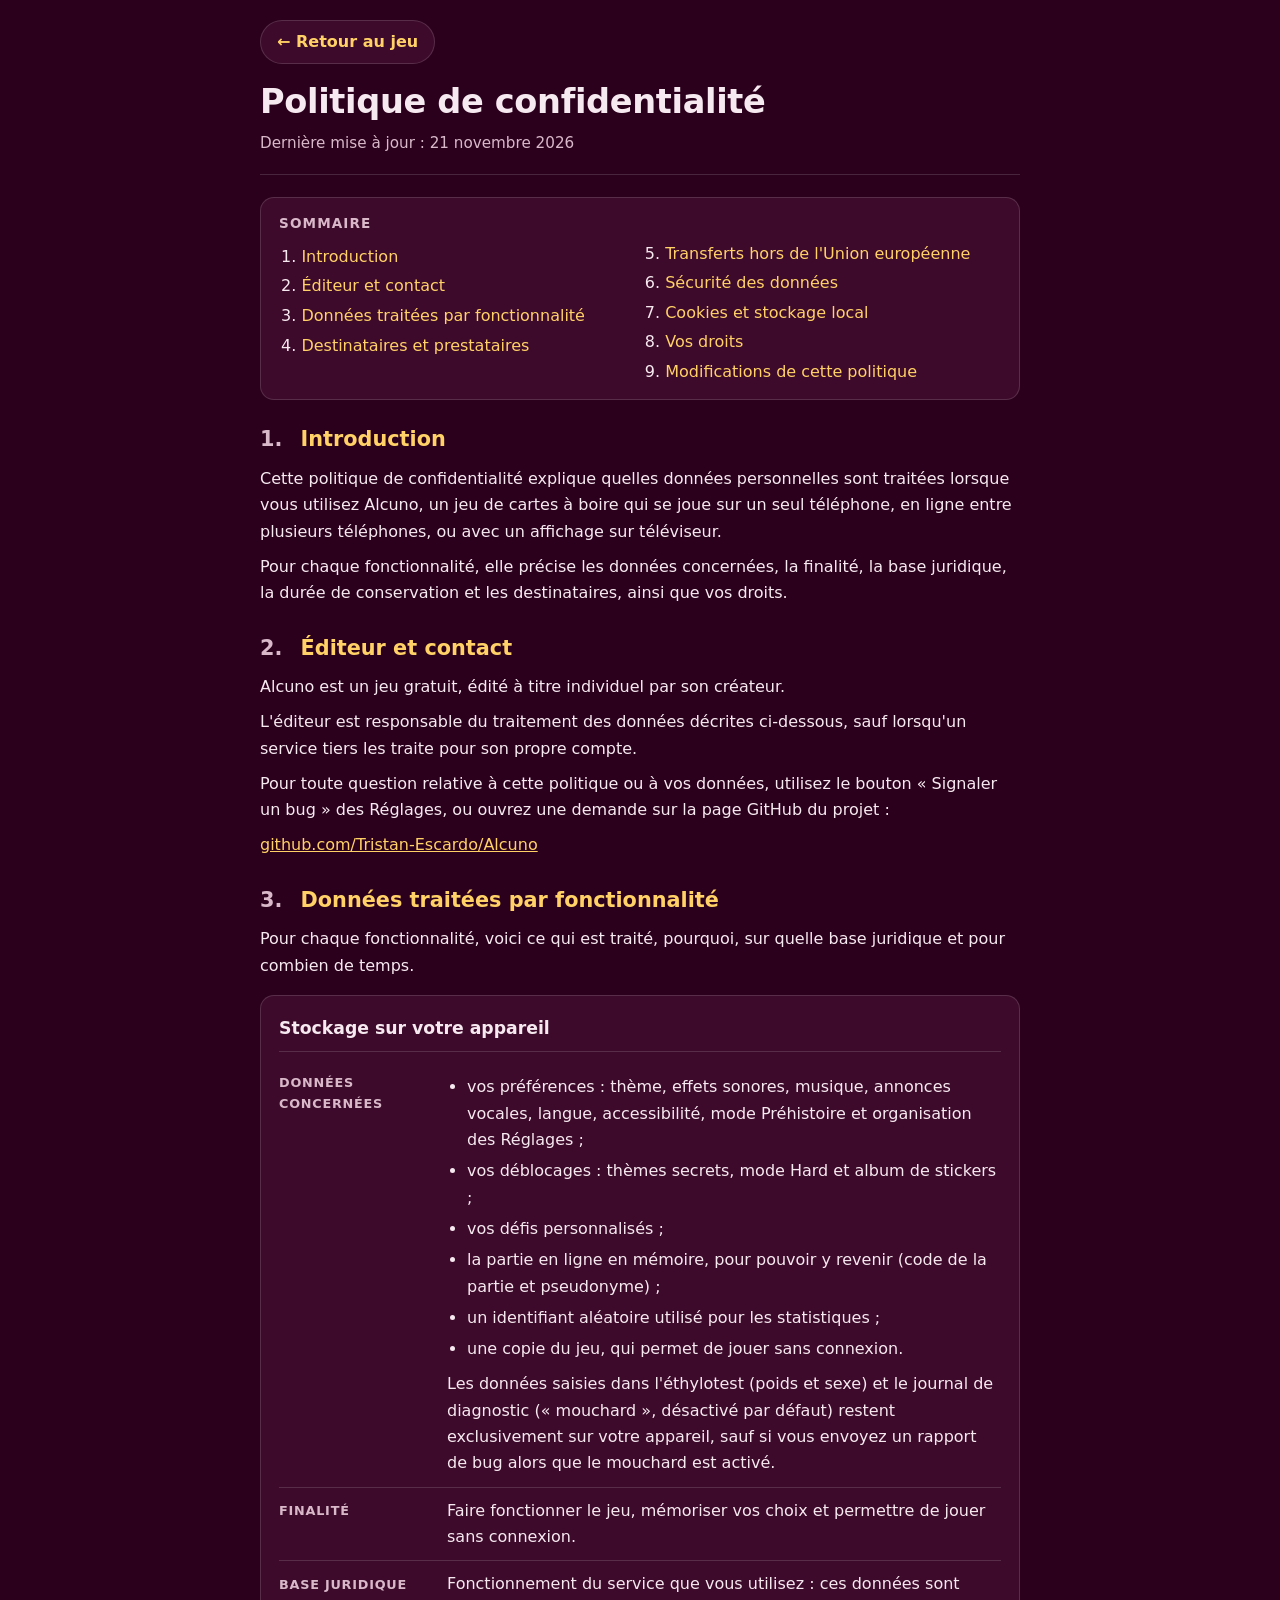
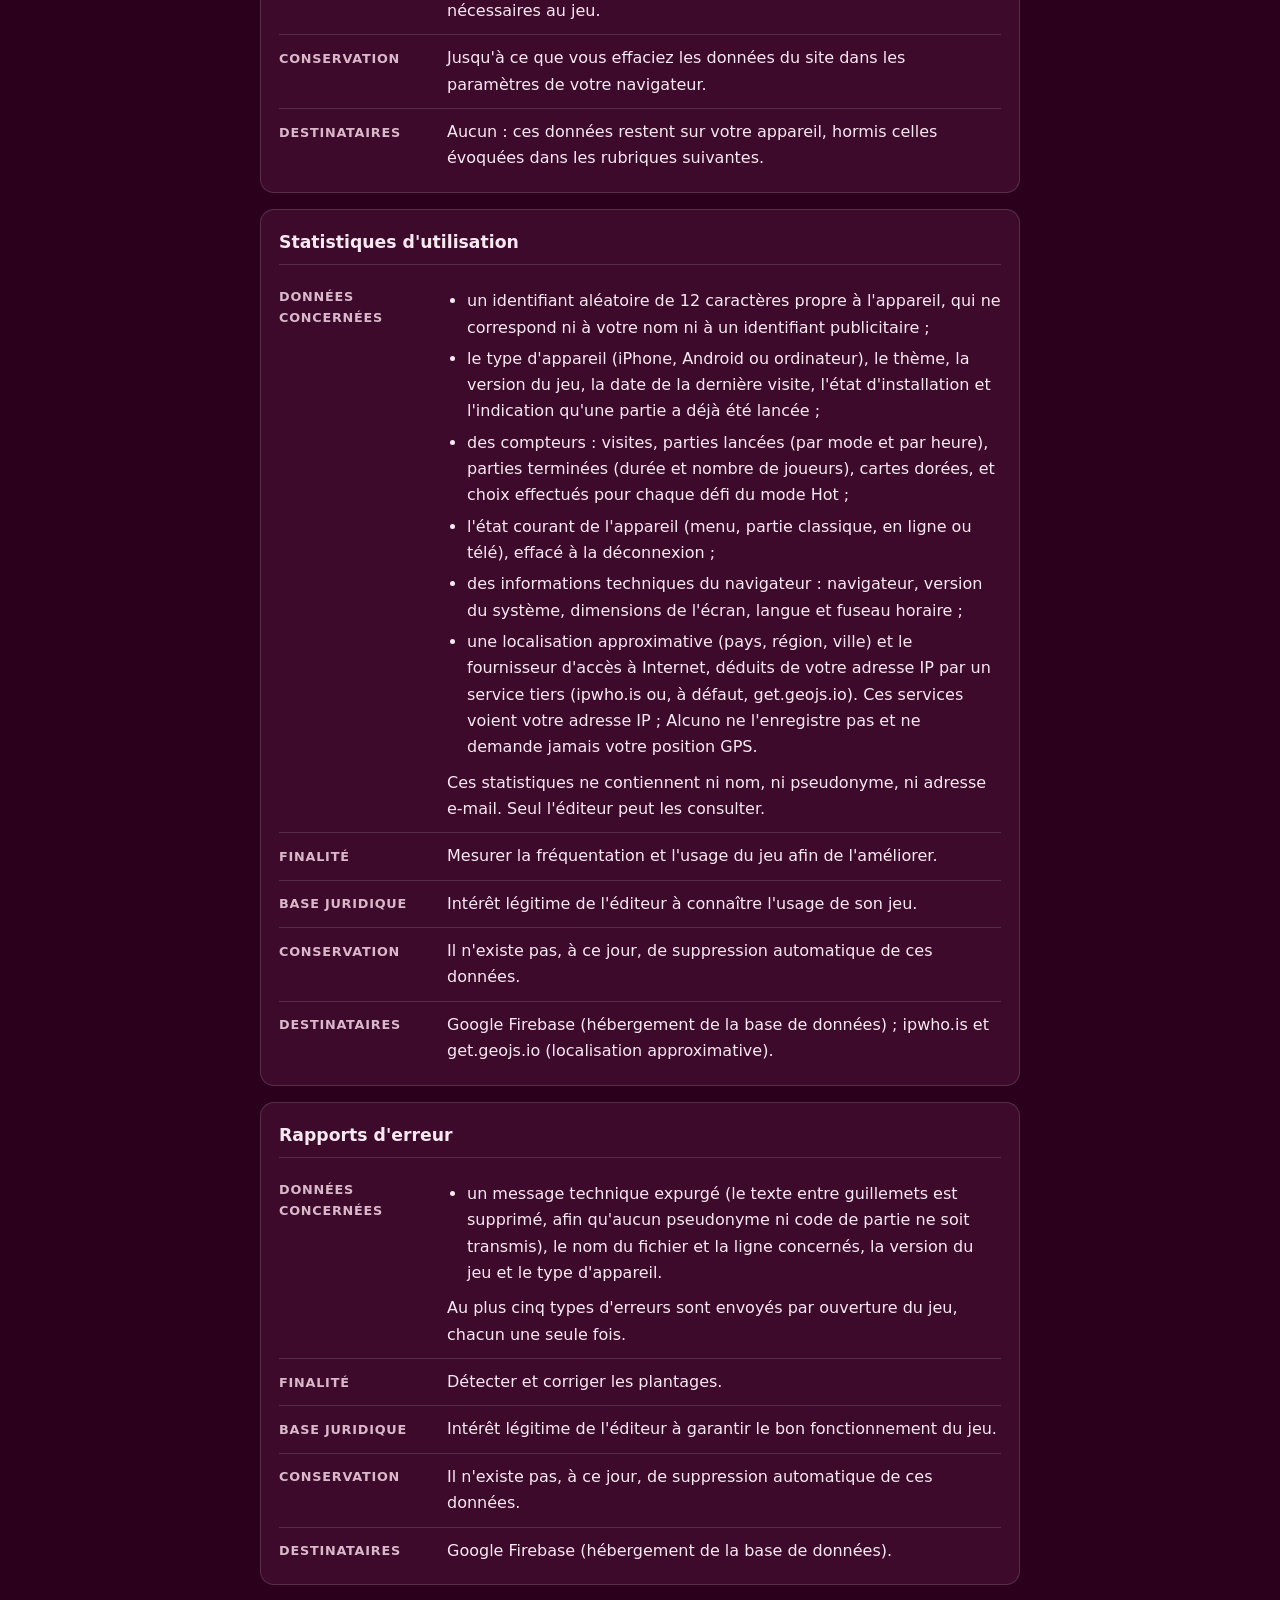
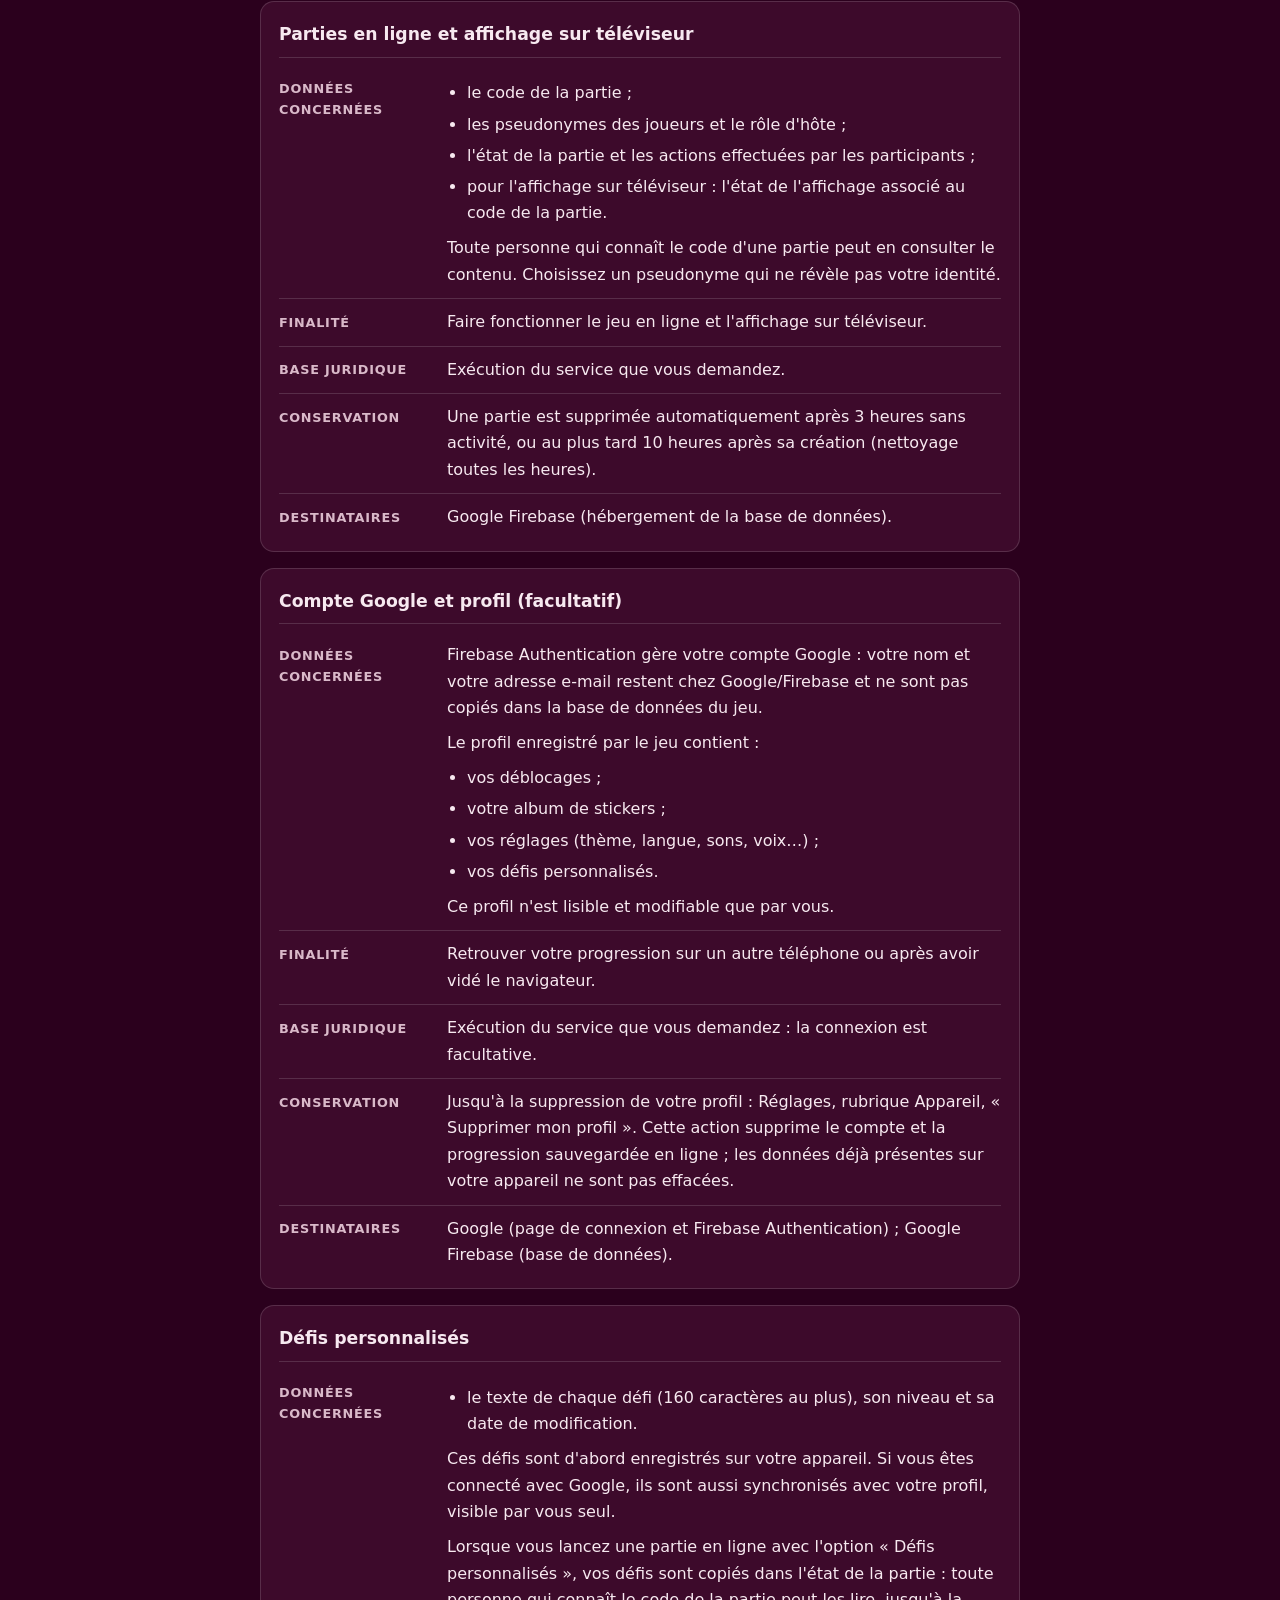
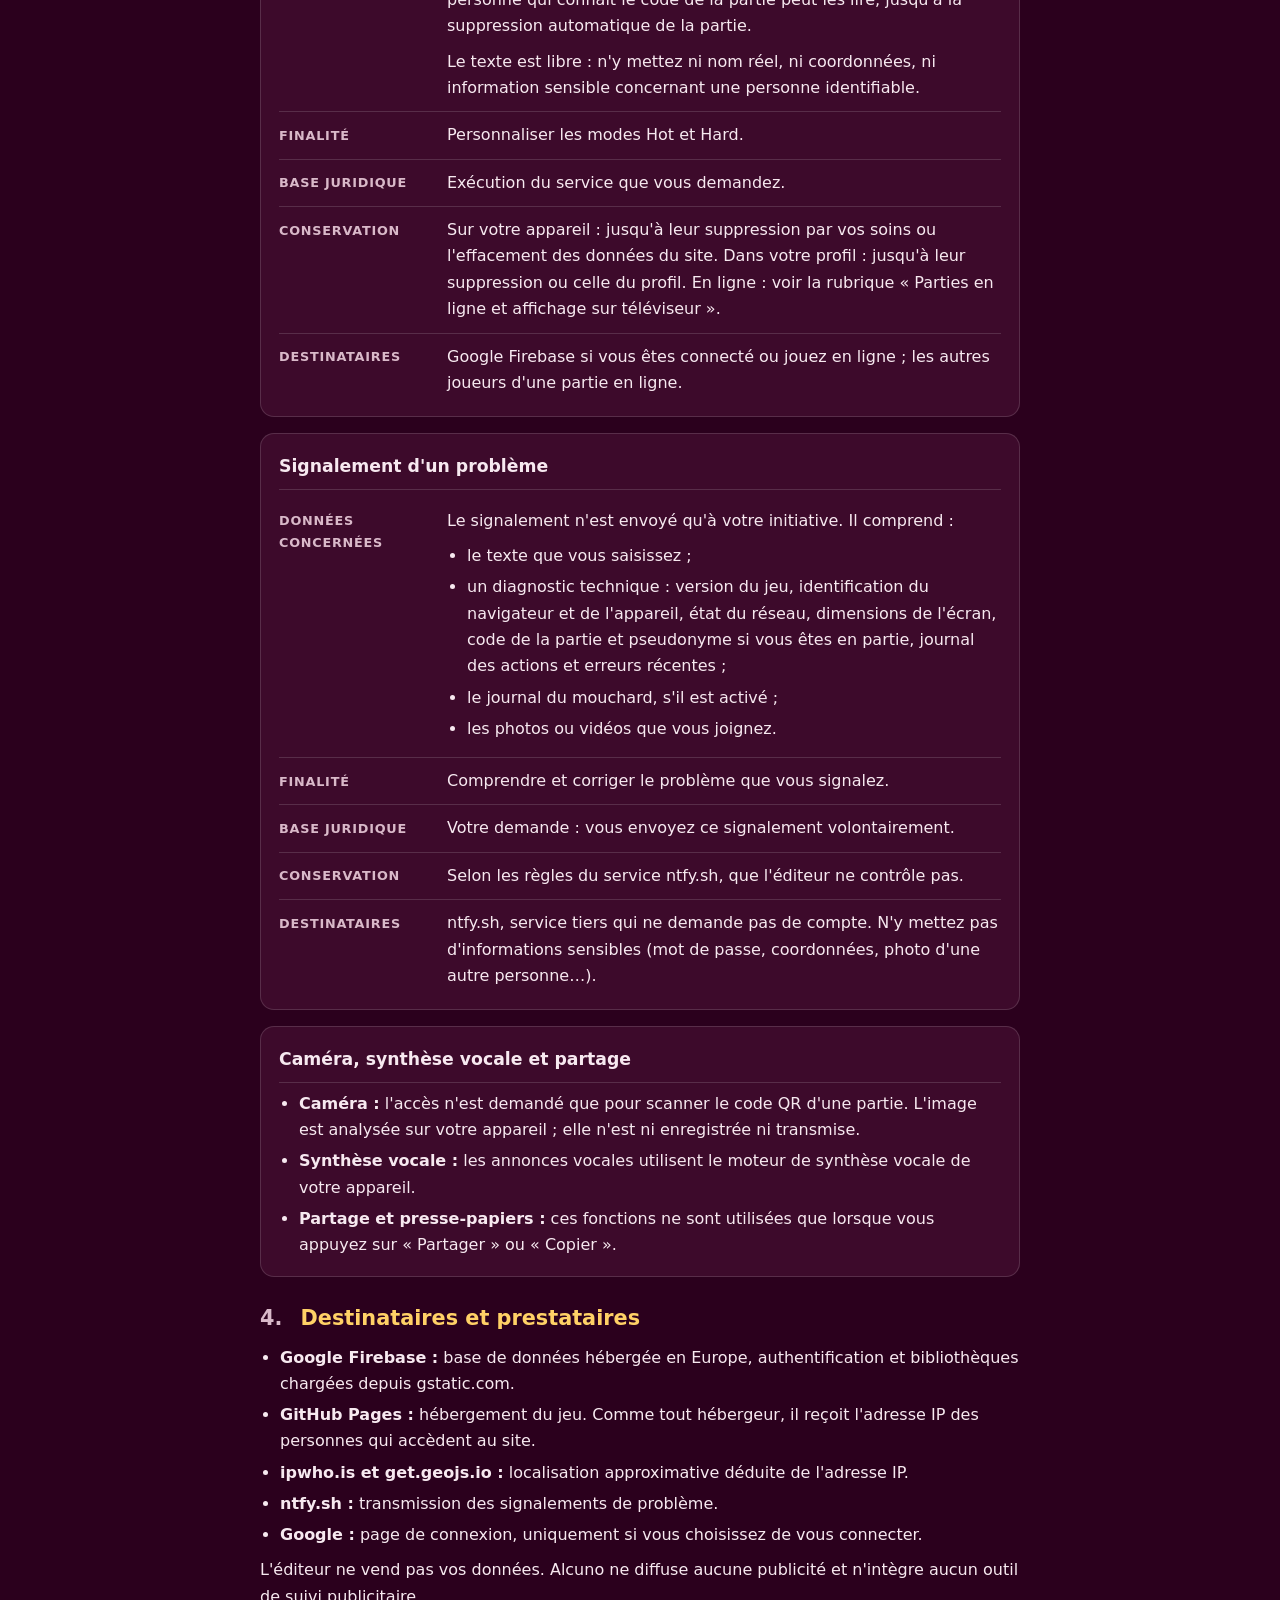
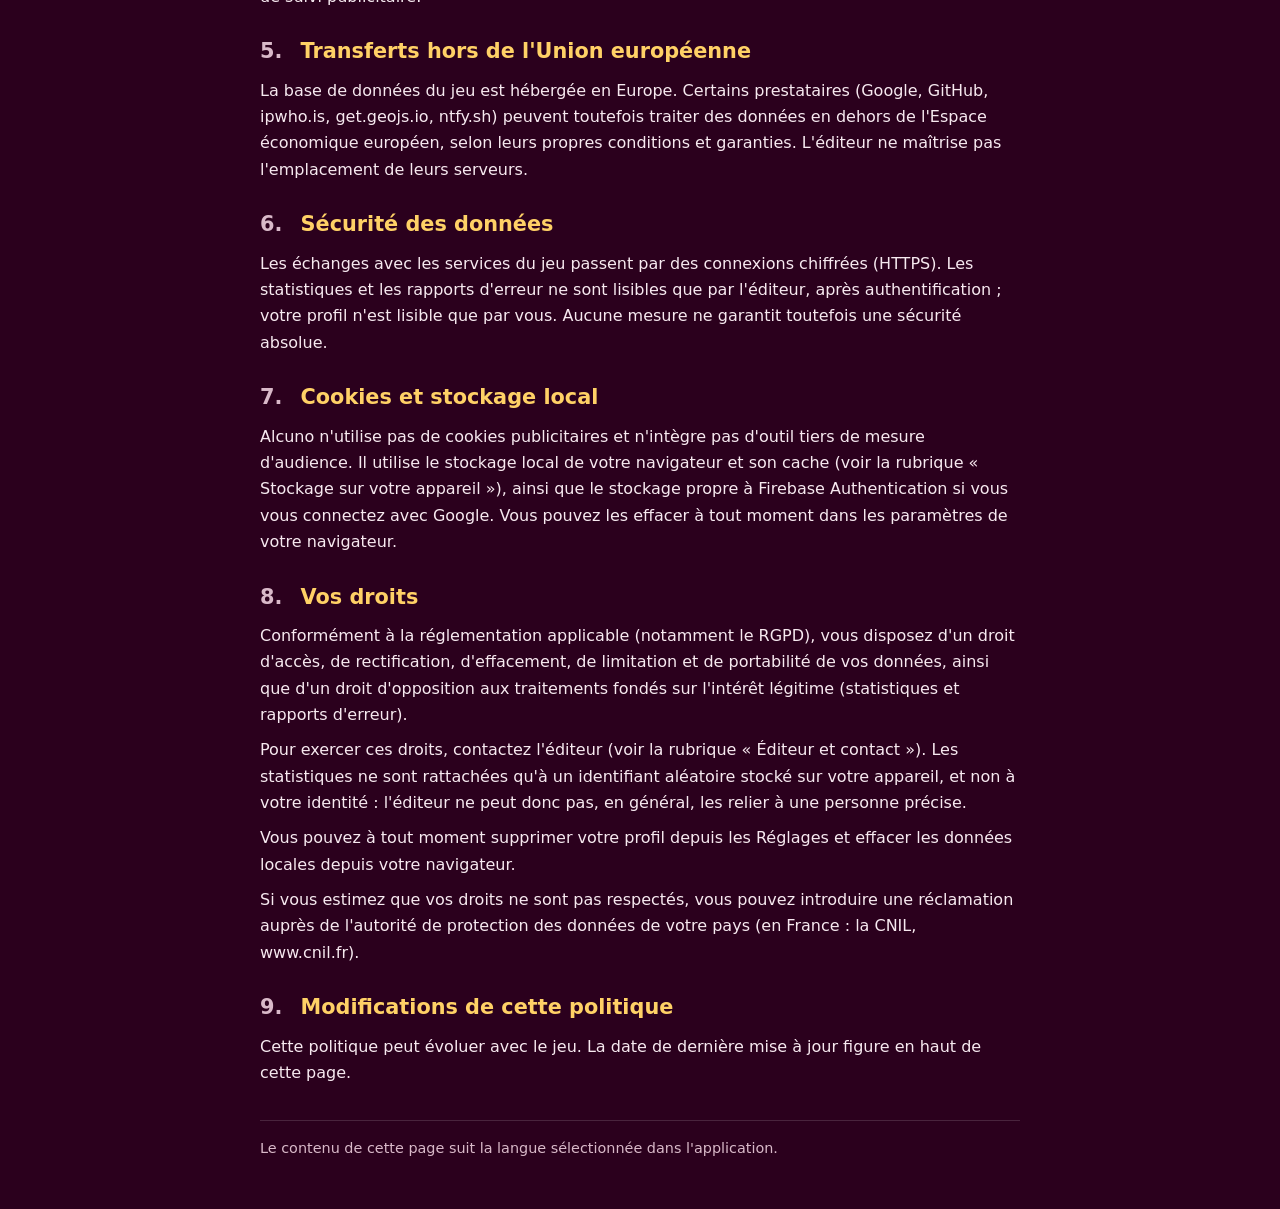
==== commit 843b8771: "Politique de confidentialité professionnelle en 4 langues, écran Mes défis refait, traductions corri" ====
--- a/confidentialite.html
+++ b/confidentialite.html
@@ -4,114 +4,411 @@
 <meta charset="utf-8">
 <meta name="viewport" content="width=device-width, initial-scale=1, viewport-fit=cover">
 <meta name="theme-color" content="#2b001d">
+<meta name="color-scheme" content="dark">
 <title>Alcuno – Politique de confidentialité</title>
 <style>
-  :root{ --fond:#2b001d; --carte:#3d0a2b; --texte:#f7e9f0; --discret:#d9b9c9; --accent:#ffd166; --trait:rgba(255,255,255,.14); }
+  :root{ --fond:#2b001d; --carte:#3d0a2b; --carte2:#4a1034; --texte:#f7e9f0; --discret:#d9b9c9; --accent:#ffd166; --trait:rgba(255,255,255,.14); }
   *{ box-sizing:border-box; }
-  html{ background:var(--fond); }
-  body{ margin:0; background:var(--fond); color:var(--texte); font:16px/1.6 system-ui,-apple-system,"Segoe UI",Roboto,sans-serif;
-        padding:max(16px,env(safe-area-inset-top)) max(16px,env(safe-area-inset-right)) max(32px,env(safe-area-inset-bottom)) max(16px,env(safe-area-inset-left)); }
-  main{ max-width:720px; margin:0 auto; }
-  a{ color:var(--accent); }
-  .retour{ display:inline-block; margin:4px 0 12px; padding:8px 14px; border:1px solid var(--trait); border-radius:999px; text-decoration:none; background:var(--carte); }
-  h1{ font-size:1.7rem; line-height:1.2; margin:.4em 0 .2em; }
-  h2{ font-size:1.15rem; margin:0 0 .5em; color:var(--accent); }
-  .maj{ color:var(--discret); margin:0 0 1.2em; }
-  section{ background:var(--carte); border:1px solid var(--trait); border-radius:14px; padding:14px 16px; margin:14px 0; }
-  p{ margin:.5em 0; }
-  ul{ margin:.4em 0; padding-left:1.2em; }
-  li{ margin:.25em 0; }
-  small{ color:var(--discret); }
+  html{ background:var(--fond); scroll-behavior:smooth; scroll-padding-top:16px; -webkit-text-size-adjust:100%; }
+  body{ margin:0; background:var(--fond); color:var(--texte); font:16px/1.65 system-ui,-apple-system,"Segoe UI",Roboto,sans-serif;
+        padding:max(16px,env(safe-area-inset-top)) max(16px,env(safe-area-inset-right)) max(40px,env(safe-area-inset-bottom)) max(16px,env(safe-area-inset-left)); }
+  main{ max-width:760px; margin:0 auto; }
+  a{ color:var(--accent); overflow-wrap:anywhere; }
+  .retour{ display:inline-block; margin:4px 0 8px; padding:8px 16px; border:1px solid var(--trait); border-radius:999px; text-decoration:none; background:var(--carte); font-weight:600; }
+  header.entete{ margin:8px 0 22px; padding-bottom:18px; border-bottom:1px solid var(--trait); }
+  h1{ font-size:clamp(1.6rem,6vw,2.1rem); line-height:1.2; margin:.3em 0 .25em; letter-spacing:-.01em; }
+  .maj{ color:var(--discret); margin:0; font-size:.95rem; }
+  nav.sommaire{ background:var(--carte); border:1px solid var(--trait); border-radius:14px; padding:14px 18px; margin:0 0 26px; }
+  nav.sommaire h2{ font-size:.85rem; text-transform:uppercase; letter-spacing:.08em; color:var(--discret); margin:0 0 6px; }
+  nav.sommaire ol{ margin:0; padding-left:1.4em; columns:2 240px; column-gap:28px; }
+  nav.sommaire li{ margin:.2em 0; break-inside:avoid; }
+  nav.sommaire a{ text-decoration:none; }
+  nav.sommaire a:hover, nav.sommaire a:focus{ text-decoration:underline; }
+  main{ counter-reset:rubrique; }
+  section.rubrique{ margin:0 0 28px; }
+  section.rubrique > h2{ counter-increment:rubrique; font-size:1.3rem; line-height:1.3; margin:0 0 .6em; color:var(--accent); display:flex; gap:.55em; align-items:baseline; }
+  section.rubrique > h2::before{ content:counter(rubrique) "."; min-width:1.4em; color:var(--discret); font-weight:600; }
+  p{ margin:.55em 0; }
+  ul{ margin:.45em 0; padding-left:1.25em; }
+  li{ margin:.3em 0; }
+  .fiche{ background:var(--carte); border:1px solid var(--trait); border-radius:14px; padding:6px 18px 10px; margin:16px 0; }
+  .fiche h3{ font-size:1.08rem; margin:12px 0 8px; padding-bottom:8px; border-bottom:1px solid var(--trait); }
+  .ligne{ display:grid; grid-template-columns:150px 1fr; gap:4px 18px; padding:10px 0; border-top:1px solid var(--trait); }
+  .fiche h3 + .ligne{ border-top:0; }
+  .etiquette{ font-size:.8rem; text-transform:uppercase; letter-spacing:.06em; color:var(--discret); font-weight:700; padding-top:.2em; }
+  .valeur > :first-child{ margin-top:0; }
+  .valeur > :last-child{ margin-bottom:0; }
+  .fiche > p:first-of-type, .fiche > ul:first-of-type{ margin-top:.2em; }
+  p.note{ color:var(--discret); font-size:.9rem; border-top:1px solid var(--trait); padding-top:16px; margin-top:34px; }
+  @media (max-width:560px){ .ligne{ grid-template-columns:1fr; } .etiquette{ padding-top:0; } }
+  @media print{ html,body{ background:#fff; color:#000; } a{ color:#000; } .retour{ display:none; } .fiche,nav.sommaire{ background:#fff; border-color:#999; } section.rubrique > h2, .etiquette, .maj{ color:#000; } }
 </style>
 </head>
 <body>
 <main>
   <a class="retour" href="./">← Retour au jeu</a>
-  <h1>Politique de confidentialité</h1>
-  <p class="maj">Alcuno · Politique de confidentialité · dernière mise à jour : 20 novembre 2026</p>
-
-  <section>
-    <h2>Éditeur de l'application et contact</h2>
-    <p>Alcuno est un jeu gratuit développé à titre individuel par son créateur (compte GitHub : <a href="https://github.com/Tristan-Escardo/Alcuno">Tristan-Escardo</a>). Pour toute question relative à cette politique ou au traitement des données, vous pouvez utiliser le bouton « Signaler un bug » des Réglages ou ouvrir une demande sur la page GitHub du projet.</p>
-  </section>
-
-  <section>
-    <h2>Données conservées sur l'appareil</h2>
-    <p>Le jeu conserve dans le stockage local de votre navigateur les éléments suivants :</p>
+  <header class="entete">
+    <h1>Politique de confidentialité</h1>
+    <p class="maj">Dernière mise à jour : 21 novembre 2026</p>
+  </header>
+  <nav class="sommaire" aria-label="Sommaire">
+    <h2>Sommaire</h2>
+    <ol>
+      <li><a href="#introduction">Introduction</a></li>
+      <li><a href="#editeur">Éditeur et contact</a></li>
+      <li><a href="#donnees">Données traitées par fonctionnalité</a></li>
+      <li><a href="#destinataires">Destinataires et prestataires</a></li>
+      <li><a href="#transferts">Transferts hors de l'Union européenne</a></li>
+      <li><a href="#securite">Sécurité des données</a></li>
+      <li><a href="#cookies">Cookies et stockage local</a></li>
+      <li><a href="#droits">Vos droits</a></li>
+      <li><a href="#modifications">Modifications de cette politique</a></li>
+    </ol>
+  </nav>
+
+  <section class="rubrique" id="introduction">
+    <h2>Introduction</h2>
+    <p>Cette politique de confidentialité explique quelles données personnelles sont traitées lorsque vous utilisez Alcuno, un jeu de cartes à boire qui se joue sur un seul téléphone, en ligne entre plusieurs téléphones, ou avec un affichage sur téléviseur.</p>
+    <p>Pour chaque fonctionnalité, elle précise les données concernées, la finalité, la base juridique, la durée de conservation et les destinataires, ainsi que vos droits.</p>
+  </section>
+
+  <section class="rubrique" id="editeur">
+    <h2>Éditeur et contact</h2>
+    <p>Alcuno est un jeu gratuit, édité à titre individuel par son créateur.</p>
+    <p>L'éditeur est responsable du traitement des données décrites ci-dessous, sauf lorsqu'un service tiers les traite pour son propre compte.</p>
+    <p>Pour toute question relative à cette politique ou à vos données, utilisez le bouton « Signaler un bug » des Réglages, ou ouvrez une demande sur la page GitHub du projet :</p>
+    <p><a href="https://github.com/Tristan-Escardo/Alcuno" rel="noopener">github.com/Tristan-Escardo/Alcuno</a></p>
+  </section>
+
+  <section class="rubrique" id="donnees">
+    <h2>Données traitées par fonctionnalité</h2>
+    <p>Pour chaque fonctionnalité, voici ce qui est traité, pourquoi, sur quelle base juridique et pour combien de temps.</p>
+    <article class="fiche" id="local">
+      <h3>Stockage sur votre appareil</h3>
+      <div class="ligne">
+        <div class="etiquette">Données concernées</div>
+        <div class="valeur">
+          <ul>
+            <li>vos préférences : thème, effets sonores, musique, annonces vocales, langue, accessibilité, mode Préhistoire et organisation des Réglages ;</li>
+            <li>vos déblocages : thèmes secrets, mode Hard et album de stickers ;</li>
+            <li>vos défis personnalisés ;</li>
+            <li>la partie en ligne en mémoire, pour pouvoir y revenir (code de la partie et pseudonyme) ;</li>
+            <li>un identifiant aléatoire utilisé pour les statistiques ;</li>
+            <li>une copie du jeu, qui permet de jouer sans connexion.</li>
+          </ul>
+          <p>Les données saisies dans l'éthylotest (poids et sexe) et le journal de diagnostic (« mouchard », désactivé par défaut) restent exclusivement sur votre appareil, sauf si vous envoyez un rapport de bug alors que le mouchard est activé.</p>
+        </div>
+      </div>
+      <div class="ligne">
+        <div class="etiquette">Finalité</div>
+        <div class="valeur">
+          <p>Faire fonctionner le jeu, mémoriser vos choix et permettre de jouer sans connexion.</p>
+        </div>
+      </div>
+      <div class="ligne">
+        <div class="etiquette">Base juridique</div>
+        <div class="valeur">
+          <p>Fonctionnement du service que vous utilisez : ces données sont nécessaires au jeu.</p>
+        </div>
+      </div>
+      <div class="ligne">
+        <div class="etiquette">Conservation</div>
+        <div class="valeur">
+          <p>Jusqu'à ce que vous effaciez les données du site dans les paramètres de votre navigateur.</p>
+        </div>
+      </div>
+      <div class="ligne">
+        <div class="etiquette">Destinataires</div>
+        <div class="valeur">
+          <p>Aucun : ces données restent sur votre appareil, hormis celles évoquées dans les rubriques suivantes.</p>
+        </div>
+      </div>
+    </article>
+    <article class="fiche" id="stats">
+      <h3>Statistiques d'utilisation</h3>
+      <div class="ligne">
+        <div class="etiquette">Données concernées</div>
+        <div class="valeur">
+          <ul>
+            <li>un identifiant aléatoire de 12 caractères propre à l'appareil, qui ne correspond ni à votre nom ni à un identifiant publicitaire ;</li>
+            <li>le type d'appareil (iPhone, Android ou ordinateur), le thème, la version du jeu, la date de la dernière visite, l'état d'installation et l'indication qu'une partie a déjà été lancée ;</li>
+            <li>des compteurs : visites, parties lancées (par mode et par heure), parties terminées (durée et nombre de joueurs), cartes dorées, et choix effectués pour chaque défi du mode Hot ;</li>
+            <li>l'état courant de l'appareil (menu, partie classique, en ligne ou télé), effacé à la déconnexion ;</li>
+            <li>des informations techniques du navigateur : navigateur, version du système, dimensions de l'écran, langue et fuseau horaire ;</li>
+            <li>une localisation approximative (pays, région, ville) et le fournisseur d'accès à Internet, déduits de votre adresse IP par un service tiers (ipwho.is ou, à défaut, get.geojs.io). Ces services voient votre adresse IP ; Alcuno ne l'enregistre pas et ne demande jamais votre position GPS.</li>
+          </ul>
+          <p>Ces statistiques ne contiennent ni nom, ni pseudonyme, ni adresse e-mail. Seul l'éditeur peut les consulter.</p>
+        </div>
+      </div>
+      <div class="ligne">
+        <div class="etiquette">Finalité</div>
+        <div class="valeur">
+          <p>Mesurer la fréquentation et l'usage du jeu afin de l'améliorer.</p>
+        </div>
+      </div>
+      <div class="ligne">
+        <div class="etiquette">Base juridique</div>
+        <div class="valeur">
+          <p>Intérêt légitime de l'éditeur à connaître l'usage de son jeu.</p>
+        </div>
+      </div>
+      <div class="ligne">
+        <div class="etiquette">Conservation</div>
+        <div class="valeur">
+          <p>Il n'existe pas, à ce jour, de suppression automatique de ces données.</p>
+        </div>
+      </div>
+      <div class="ligne">
+        <div class="etiquette">Destinataires</div>
+        <div class="valeur">
+          <p>Google Firebase (hébergement de la base de données) ; ipwho.is et get.geojs.io (localisation approximative).</p>
+        </div>
+      </div>
+    </article>
+    <article class="fiche" id="erreurs">
+      <h3>Rapports d'erreur</h3>
+      <div class="ligne">
+        <div class="etiquette">Données concernées</div>
+        <div class="valeur">
+          <ul>
+            <li>un message technique expurgé (le texte entre guillemets est supprimé, afin qu'aucun pseudonyme ni code de partie ne soit transmis), le nom du fichier et la ligne concernés, la version du jeu et le type d'appareil.</li>
+          </ul>
+          <p>Au plus cinq types d'erreurs sont envoyés par ouverture du jeu, chacun une seule fois.</p>
+        </div>
+      </div>
+      <div class="ligne">
+        <div class="etiquette">Finalité</div>
+        <div class="valeur">
+          <p>Détecter et corriger les plantages.</p>
+        </div>
+      </div>
+      <div class="ligne">
+        <div class="etiquette">Base juridique</div>
+        <div class="valeur">
+          <p>Intérêt légitime de l'éditeur à garantir le bon fonctionnement du jeu.</p>
+        </div>
+      </div>
+      <div class="ligne">
+        <div class="etiquette">Conservation</div>
+        <div class="valeur">
+          <p>Il n'existe pas, à ce jour, de suppression automatique de ces données.</p>
+        </div>
+      </div>
+      <div class="ligne">
+        <div class="etiquette">Destinataires</div>
+        <div class="valeur">
+          <p>Google Firebase (hébergement de la base de données).</p>
+        </div>
+      </div>
+    </article>
+    <article class="fiche" id="enligne">
+      <h3>Parties en ligne et affichage sur téléviseur</h3>
+      <div class="ligne">
+        <div class="etiquette">Données concernées</div>
+        <div class="valeur">
+          <ul>
+            <li>le code de la partie ;</li>
+            <li>les pseudonymes des joueurs et le rôle d'hôte ;</li>
+            <li>l'état de la partie et les actions effectuées par les participants ;</li>
+            <li>pour l'affichage sur téléviseur : l'état de l'affichage associé au code de la partie.</li>
+          </ul>
+          <p>Toute personne qui connaît le code d'une partie peut en consulter le contenu. Choisissez un pseudonyme qui ne révèle pas votre identité.</p>
+        </div>
+      </div>
+      <div class="ligne">
+        <div class="etiquette">Finalité</div>
+        <div class="valeur">
+          <p>Faire fonctionner le jeu en ligne et l'affichage sur téléviseur.</p>
+        </div>
+      </div>
+      <div class="ligne">
+        <div class="etiquette">Base juridique</div>
+        <div class="valeur">
+          <p>Exécution du service que vous demandez.</p>
+        </div>
+      </div>
+      <div class="ligne">
+        <div class="etiquette">Conservation</div>
+        <div class="valeur">
+          <p>Une partie est supprimée automatiquement après 3 heures sans activité, ou au plus tard 10 heures après sa création (nettoyage toutes les heures).</p>
+        </div>
+      </div>
+      <div class="ligne">
+        <div class="etiquette">Destinataires</div>
+        <div class="valeur">
+          <p>Google Firebase (hébergement de la base de données).</p>
+        </div>
+      </div>
+    </article>
+    <article class="fiche" id="google">
+      <h3>Compte Google et profil (facultatif)</h3>
+      <div class="ligne">
+        <div class="etiquette">Données concernées</div>
+        <div class="valeur">
+          <p>Firebase Authentication gère votre compte Google : votre nom et votre adresse e-mail restent chez Google/Firebase et ne sont pas copiés dans la base de données du jeu.</p>
+          <p>Le profil enregistré par le jeu contient :</p>
+          <ul>
+            <li>vos déblocages ;</li>
+            <li>votre album de stickers ;</li>
+            <li>vos réglages (thème, langue, sons, voix…) ;</li>
+            <li>vos défis personnalisés.</li>
+          </ul>
+          <p>Ce profil n'est lisible et modifiable que par vous.</p>
+        </div>
+      </div>
+      <div class="ligne">
+        <div class="etiquette">Finalité</div>
+        <div class="valeur">
+          <p>Retrouver votre progression sur un autre téléphone ou après avoir vidé le navigateur.</p>
+        </div>
+      </div>
+      <div class="ligne">
+        <div class="etiquette">Base juridique</div>
+        <div class="valeur">
+          <p>Exécution du service que vous demandez : la connexion est facultative.</p>
+        </div>
+      </div>
+      <div class="ligne">
+        <div class="etiquette">Conservation</div>
+        <div class="valeur">
+          <p>Jusqu'à la suppression de votre profil : Réglages, rubrique Appareil, « Supprimer mon profil ». Cette action supprime le compte et la progression sauvegardée en ligne ; les données déjà présentes sur votre appareil ne sont pas effacées.</p>
+        </div>
+      </div>
+      <div class="ligne">
+        <div class="etiquette">Destinataires</div>
+        <div class="valeur">
+          <p>Google (page de connexion et Firebase Authentication) ; Google Firebase (base de données).</p>
+        </div>
+      </div>
+    </article>
+    <article class="fiche" id="defis">
+      <h3>Défis personnalisés</h3>
+      <div class="ligne">
+        <div class="etiquette">Données concernées</div>
+        <div class="valeur">
+          <ul>
+            <li>le texte de chaque défi (160 caractères au plus), son niveau et sa date de modification.</li>
+          </ul>
+          <p>Ces défis sont d'abord enregistrés sur votre appareil. Si vous êtes connecté avec Google, ils sont aussi synchronisés avec votre profil, visible par vous seul.</p>
+          <p>Lorsque vous lancez une partie en ligne avec l'option « Défis personnalisés », vos défis sont copiés dans l'état de la partie : toute personne qui connaît le code de la partie peut les lire, jusqu'à la suppression automatique de la partie.</p>
+          <p>Le texte est libre : n'y mettez ni nom réel, ni coordonnées, ni information sensible concernant une personne identifiable.</p>
+        </div>
+      </div>
+      <div class="ligne">
+        <div class="etiquette">Finalité</div>
+        <div class="valeur">
+          <p>Personnaliser les modes Hot et Hard.</p>
+        </div>
+      </div>
+      <div class="ligne">
+        <div class="etiquette">Base juridique</div>
+        <div class="valeur">
+          <p>Exécution du service que vous demandez.</p>
+        </div>
+      </div>
+      <div class="ligne">
+        <div class="etiquette">Conservation</div>
+        <div class="valeur">
+          <p>Sur votre appareil : jusqu'à leur suppression par vos soins ou l'effacement des données du site. Dans votre profil : jusqu'à leur suppression ou celle du profil. En ligne : voir la rubrique « Parties en ligne et affichage sur téléviseur ».</p>
+        </div>
+      </div>
+      <div class="ligne">
+        <div class="etiquette">Destinataires</div>
+        <div class="valeur">
+          <p>Google Firebase si vous êtes connecté ou jouez en ligne ; les autres joueurs d'une partie en ligne.</p>
+        </div>
+      </div>
+    </article>
+    <article class="fiche" id="bug">
+      <h3>Signalement d'un problème</h3>
+      <div class="ligne">
+        <div class="etiquette">Données concernées</div>
+        <div class="valeur">
+          <p>Le signalement n'est envoyé qu'à votre initiative. Il comprend :</p>
+          <ul>
+            <li>le texte que vous saisissez ;</li>
+            <li>un diagnostic technique : version du jeu, identification du navigateur et de l'appareil, état du réseau, dimensions de l'écran, code de la partie et pseudonyme si vous êtes en partie, journal des actions et erreurs récentes ;</li>
+            <li>le journal du mouchard, s'il est activé ;</li>
+            <li>les photos ou vidéos que vous joignez.</li>
+          </ul>
+        </div>
+      </div>
+      <div class="ligne">
+        <div class="etiquette">Finalité</div>
+        <div class="valeur">
+          <p>Comprendre et corriger le problème que vous signalez.</p>
+        </div>
+      </div>
+      <div class="ligne">
+        <div class="etiquette">Base juridique</div>
+        <div class="valeur">
+          <p>Votre demande : vous envoyez ce signalement volontairement.</p>
+        </div>
+      </div>
+      <div class="ligne">
+        <div class="etiquette">Conservation</div>
+        <div class="valeur">
+          <p>Selon les règles du service ntfy.sh, que l'éditeur ne contrôle pas.</p>
+        </div>
+      </div>
+      <div class="ligne">
+        <div class="etiquette">Destinataires</div>
+        <div class="valeur">
+          <p>ntfy.sh, service tiers qui ne demande pas de compte. N'y mettez pas d'informations sensibles (mot de passe, coordonnées, photo d'une autre personne…).</p>
+        </div>
+      </div>
+    </article>
+    <article class="fiche" id="autres">
+      <h3>Caméra, synthèse vocale et partage</h3>
+      <ul>
+        <li><strong>Caméra :</strong> l'accès n'est demandé que pour scanner le code QR d'une partie. L'image est analysée sur votre appareil ; elle n'est ni enregistrée ni transmise.</li>
+        <li><strong>Synthèse vocale :</strong> les annonces vocales utilisent le moteur de synthèse vocale de votre appareil.</li>
+        <li><strong>Partage et presse-papiers :</strong> ces fonctions ne sont utilisées que lorsque vous appuyez sur « Partager » ou « Copier ».</li>
+      </ul>
+    </article>
+  </section>
+
+  <section class="rubrique" id="destinataires">
+    <h2>Destinataires et prestataires</h2>
     <ul>
-      <li>vos préférences : thème, effets sonores, musique, annonces vocales, langue, options d'accessibilité, mode Préhistoire et organisation des Réglages ;</li>
-      <li>vos déblocages (thèmes secrets, mode Hard et album de stickers) ;</li>
-      <li>les informations de la partie en ligne conservées pour permettre sa reprise (code et pseudonyme) ;</li>
-      <li>un identifiant aléatoire (voir la section « Statistiques d'utilisation ») ainsi qu'une copie du jeu permettant son utilisation hors connexion.</li>
+      <li><strong>Google Firebase :</strong> base de données hébergée en Europe, authentification et bibliothèques chargées depuis gstatic.com.</li>
+      <li><strong>GitHub Pages :</strong> hébergement du jeu. Comme tout hébergeur, il reçoit l'adresse IP des personnes qui accèdent au site.</li>
+      <li><strong>ipwho.is et get.geojs.io :</strong> localisation approximative déduite de l'adresse IP.</li>
+      <li><strong>ntfy.sh :</strong> transmission des signalements de problème.</li>
+      <li><strong>Google :</strong> page de connexion, uniquement si vous choisissez de vous connecter.</li>
     </ul>
-    <p>Les données saisies dans l'éthylotest (poids et sexe) ainsi que le journal de diagnostic (« mouchard », désactivé par défaut) <strong>restent exclusivement sur votre appareil</strong>, sauf si vous joignez volontairement un rapport de bug alors que le mouchard est activé.</p>
-    <p>Pour supprimer ces données, effacez les données du site dans les paramètres de votre navigateur.</p>
-  </section>
-
-  <section>
-    <h2>Statistiques d'utilisation</h2>
-    <p>Afin d'établir des statistiques d'utilisation, le jeu transmet les données suivantes à sa base de données (Google Firebase) :</p>
-    <ul>
-      <li>un identifiant aléatoire de 12 caractères, propre à l'appareil (il ne correspond ni à votre nom ni à un identifiant publicitaire) ;</li>
-      <li>le type d'appareil (iPhone, Android ou ordinateur), le thème sélectionné, la version du jeu, la date de la dernière visite, l'état d'installation et l'indication qu'une partie a déjà été lancée ;</li>
-      <li>des compteurs : visites, parties lancées (par mode et par heure), parties terminées (durée et nombre de joueurs), cartes dorées et choix effectués pour chaque défi du mode Hot ;</li>
-      <li>l'état courant de l'appareil (menu, partie classique, en ligne ou affichage TV), supprimé lors de la déconnexion ;</li>
-      <li>des informations techniques fournies par le navigateur : navigateur, version du système, dimensions de l'écran, langue et fuseau horaire ;</li>
-      <li>une <strong>localisation approximative</strong> (pays, région, ville) et le <strong>fournisseur d'accès à Internet</strong>, déterminés à partir de votre adresse IP par un service tiers (ipwho.is ou, à défaut, get.geojs.io). Ces services traitent votre adresse IP pour fournir cette information. Alcuno ne conserve pas votre adresse IP et ne sollicite aucune donnée de localisation GPS.</li>
-    </ul>
-    <p>Ces statistiques sont accessibles uniquement au développeur. Elles ne comprennent ni nom, ni pseudonyme, ni adresse e-mail. Elles ne font pas l'objet d'une suppression automatique.</p>
-  </section>
-
-  <section>
-    <h2>Rapports d'erreur</h2>
-    <p>Lorsqu'une erreur est détectée, le jeu transmet un rapport technique, dans la limite de cinq catégories d'erreurs par ouverture de l'application. Le rapport contient un message expurgé (le texte entre guillemets est supprimé afin d'éviter la transmission d'un pseudonyme ou d'un code de partie), le nom du fichier, le numéro de ligne, la version du jeu et le type d'appareil.</p>
-  </section>
-
-  <section>
-    <h2>Parties en ligne et affichage sur téléviseur</h2>
-    <p>Lors d'une partie en ligne ou de son affichage sur un téléviseur, le jeu enregistre dans Firebase le code de la partie, les pseudonymes des joueurs, le rôle d'hôte, l'état de la partie et les actions effectuées par les participants. <strong>Toute personne disposant du code d'une partie peut consulter son contenu</strong>. Pour éviter de communiquer votre nom réel aux autres participants, choisissez un pseudonyme.</p>
-    <p>Les parties sont supprimées automatiquement après trois heures d'inactivité ou, au plus tard, dix heures après leur création. Le nettoyage est effectué toutes les heures.</p>
-  </section>
-
-  <section>
-    <h2>Authentification Google (facultative)</h2>
-    <p>Lorsque vous choisissez de vous connecter avec Google, Firebase Authentication assure la gestion de votre compte. Votre nom et votre adresse e-mail restent auprès de Google/Firebase ; ils ne sont pas copiés dans la base de données du jeu. Le jeu y enregistre votre progression (déblocages, album de stickers et réglages), accessible et modifiable uniquement par vous.</p>
-    <p>Pour supprimer votre profil et les données de progression en ligne, accédez aux Réglages, rubrique Appareil, puis sélectionnez « Supprimer mon profil ». Cette action supprime le compte ainsi que la progression sauvegardée en ligne. Les données déjà conservées localement sur votre appareil ne sont pas supprimées.</p>
-  </section>
-
-  <section>
-    <h2>Signalement d'un problème</h2>
-    <p>Le signalement est transmis uniquement à votre initiative. Il comprend le texte saisi, un diagnostic technique (version du jeu, navigateur et appareil, état du réseau, dimensions de l'écran, code de la partie et pseudonyme si vous êtes en partie, journal des actions et erreurs récentes), le journal du mouchard lorsqu'il est activé, ainsi que les photos ou vidéos que vous joignez.</p>
-    <p>Le rapport est transmis au service tiers <a href="https://ntfy.sh">ntfy.sh</a>, qui ne requiert pas de compte. Veuillez ne pas inclure d'informations sensibles (mot de passe, coordonnées personnelles, photo d'une autre personne, etc.).</p>
-  </section>
-
-  <section>
-    <h2>Caméra, synthèse vocale et partage</h2>
-    <ul>
-      <li><strong>Caméra</strong> : l'accès est demandé uniquement lors du scan du code QR d'une partie. L'image est traitée sur votre appareil ; elle n'est ni enregistrée ni transmise.</li>
-      <li><strong>Synthèse vocale</strong> : les annonces vocales utilisent le moteur de synthèse vocale de votre appareil.</li>
-      <li><strong>Partage et presse-papiers</strong> : ces fonctions sont utilisées uniquement lorsque vous sélectionnez « Partager » ou « Copier ».</li>
-    </ul>
-  </section>
-
-  <section>
-    <h2>Services tiers</h2>
-    <ul>
-      <li><strong>Google Firebase</strong> (base de données hébergée en Europe, authentification, bibliothèques chargées depuis gstatic.com) ;</li>
-      <li><strong>GitHub Pages</strong> (hébergement du jeu ; comme tout hébergeur, ce service reçoit l'adresse IP des personnes qui accèdent au site) ;</li>
-      <li><strong>ipwho.is</strong> et <strong>get.geojs.io</strong> (localisation approximative, voir plus haut) ;</li>
-      <li><strong>ntfy.sh</strong> (transmission des rapports de bug) ;</li>
-      <li><strong>Google</strong> (page d'authentification, uniquement si vous choisissez de vous connecter).</li>
-    </ul>
-    <p>L'application ne diffuse aucune publicité et n'intègre aucun outil de suivi publicitaire.</p>
-  </section>
-
-  <section>
-    <h2>Droits relatifs aux données personnelles</h2>
-    <p>Vous pouvez demander l'accès aux données vous concernant, leur rectification ou leur suppression. Les statistiques sont associées à un identifiant aléatoire stocké sur votre appareil et ne sont pas rattachées directement à votre identité ; il peut donc être difficile d'identifier les statistiques d'une personne précise. Pour supprimer votre profil Google, utilisez la fonction « Supprimer mon profil » dans les Réglages.</p>
-    <p>La présente politique peut être mise à jour afin de refléter l'évolution du jeu. La date indiquée en haut de page correspond à sa dernière mise à jour.</p>
-    <p><small>Le contenu de cette page suit la langue sélectionnée dans l'application.</small></p>
-  </section>
+    <p>L'éditeur ne vend pas vos données. Alcuno ne diffuse aucune publicité et n'intègre aucun outil de suivi publicitaire.</p>
+  </section>
+
+  <section class="rubrique" id="transferts">
+    <h2>Transferts hors de l'Union européenne</h2>
+    <p>La base de données du jeu est hébergée en Europe. Certains prestataires (Google, GitHub, ipwho.is, get.geojs.io, ntfy.sh) peuvent toutefois traiter des données en dehors de l'Espace économique européen, selon leurs propres conditions et garanties. L'éditeur ne maîtrise pas l'emplacement de leurs serveurs.</p>
+  </section>
+
+  <section class="rubrique" id="securite">
+    <h2>Sécurité des données</h2>
+    <p>Les échanges avec les services du jeu passent par des connexions chiffrées (HTTPS). Les statistiques et les rapports d'erreur ne sont lisibles que par l'éditeur, après authentification ; votre profil n'est lisible que par vous. Aucune mesure ne garantit toutefois une sécurité absolue.</p>
+  </section>
+
+  <section class="rubrique" id="cookies">
+    <h2>Cookies et stockage local</h2>
+    <p>Alcuno n'utilise pas de cookies publicitaires et n'intègre pas d'outil tiers de mesure d'audience. Il utilise le stockage local de votre navigateur et son cache (voir la rubrique « Stockage sur votre appareil »), ainsi que le stockage propre à Firebase Authentication si vous vous connectez avec Google. Vous pouvez les effacer à tout moment dans les paramètres de votre navigateur.</p>
+  </section>
+
+  <section class="rubrique" id="droits">
+    <h2>Vos droits</h2>
+    <p>Conformément à la réglementation applicable (notamment le RGPD), vous disposez d'un droit d'accès, de rectification, d'effacement, de limitation et de portabilité de vos données, ainsi que d'un droit d'opposition aux traitements fondés sur l'intérêt légitime (statistiques et rapports d'erreur).</p>
+    <p>Pour exercer ces droits, contactez l'éditeur (voir la rubrique « Éditeur et contact »). Les statistiques ne sont rattachées qu'à un identifiant aléatoire stocké sur votre appareil, et non à votre identité : l'éditeur ne peut donc pas, en général, les relier à une personne précise.</p>
+    <p>Vous pouvez à tout moment supprimer votre profil depuis les Réglages et effacer les données locales depuis votre navigateur.</p>
+    <p>Si vous estimez que vos droits ne sont pas respectés, vous pouvez introduire une réclamation auprès de l'autorité de protection des données de votre pays (en France : la CNIL, www.cnil.fr).</p>
+  </section>
+
+  <section class="rubrique" id="modifications">
+    <h2>Modifications de cette politique</h2>
+    <p>Cette politique peut évoluer avec le jeu. La date de dernière mise à jour figure en haut de cette page.</p>
+  </section>
+
+  <p class="note">Le contenu de cette page suit la langue sélectionnée dans l'application.</p>
 </main>
 <script>
 (function(){
